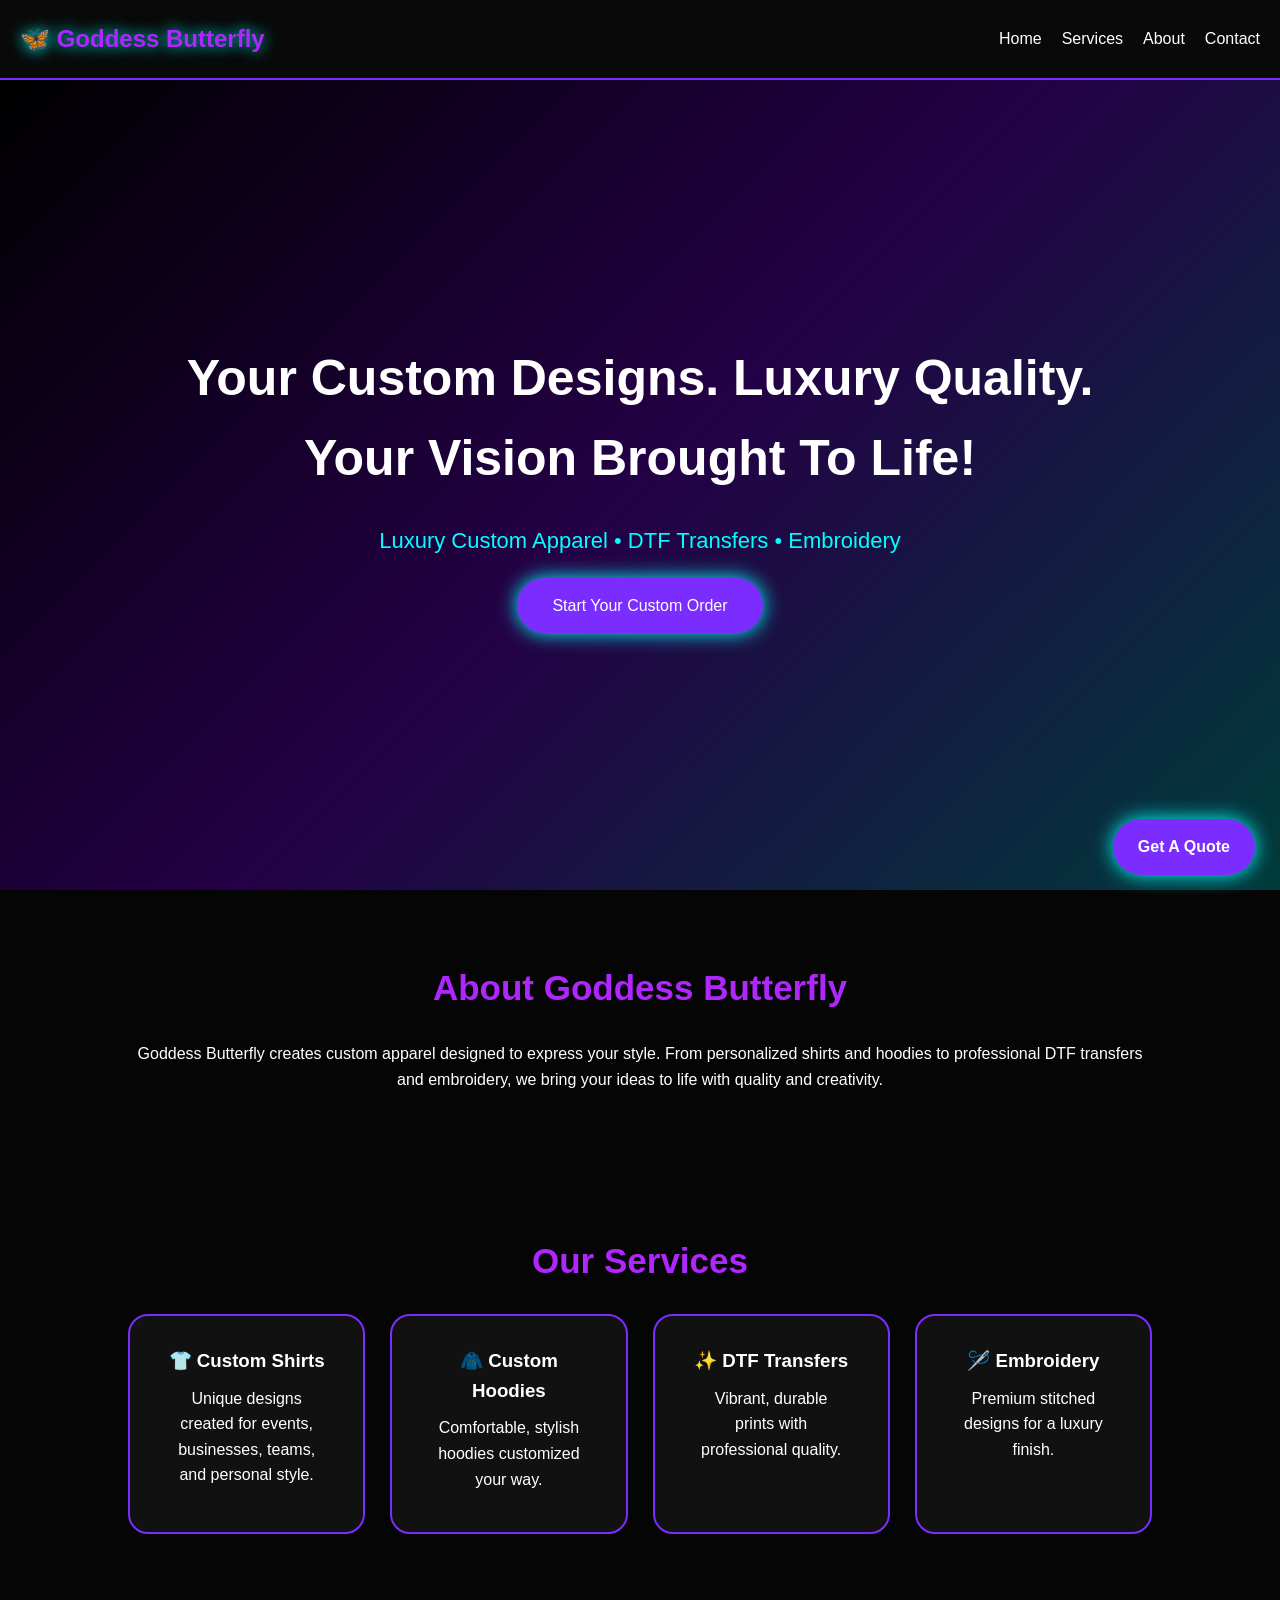
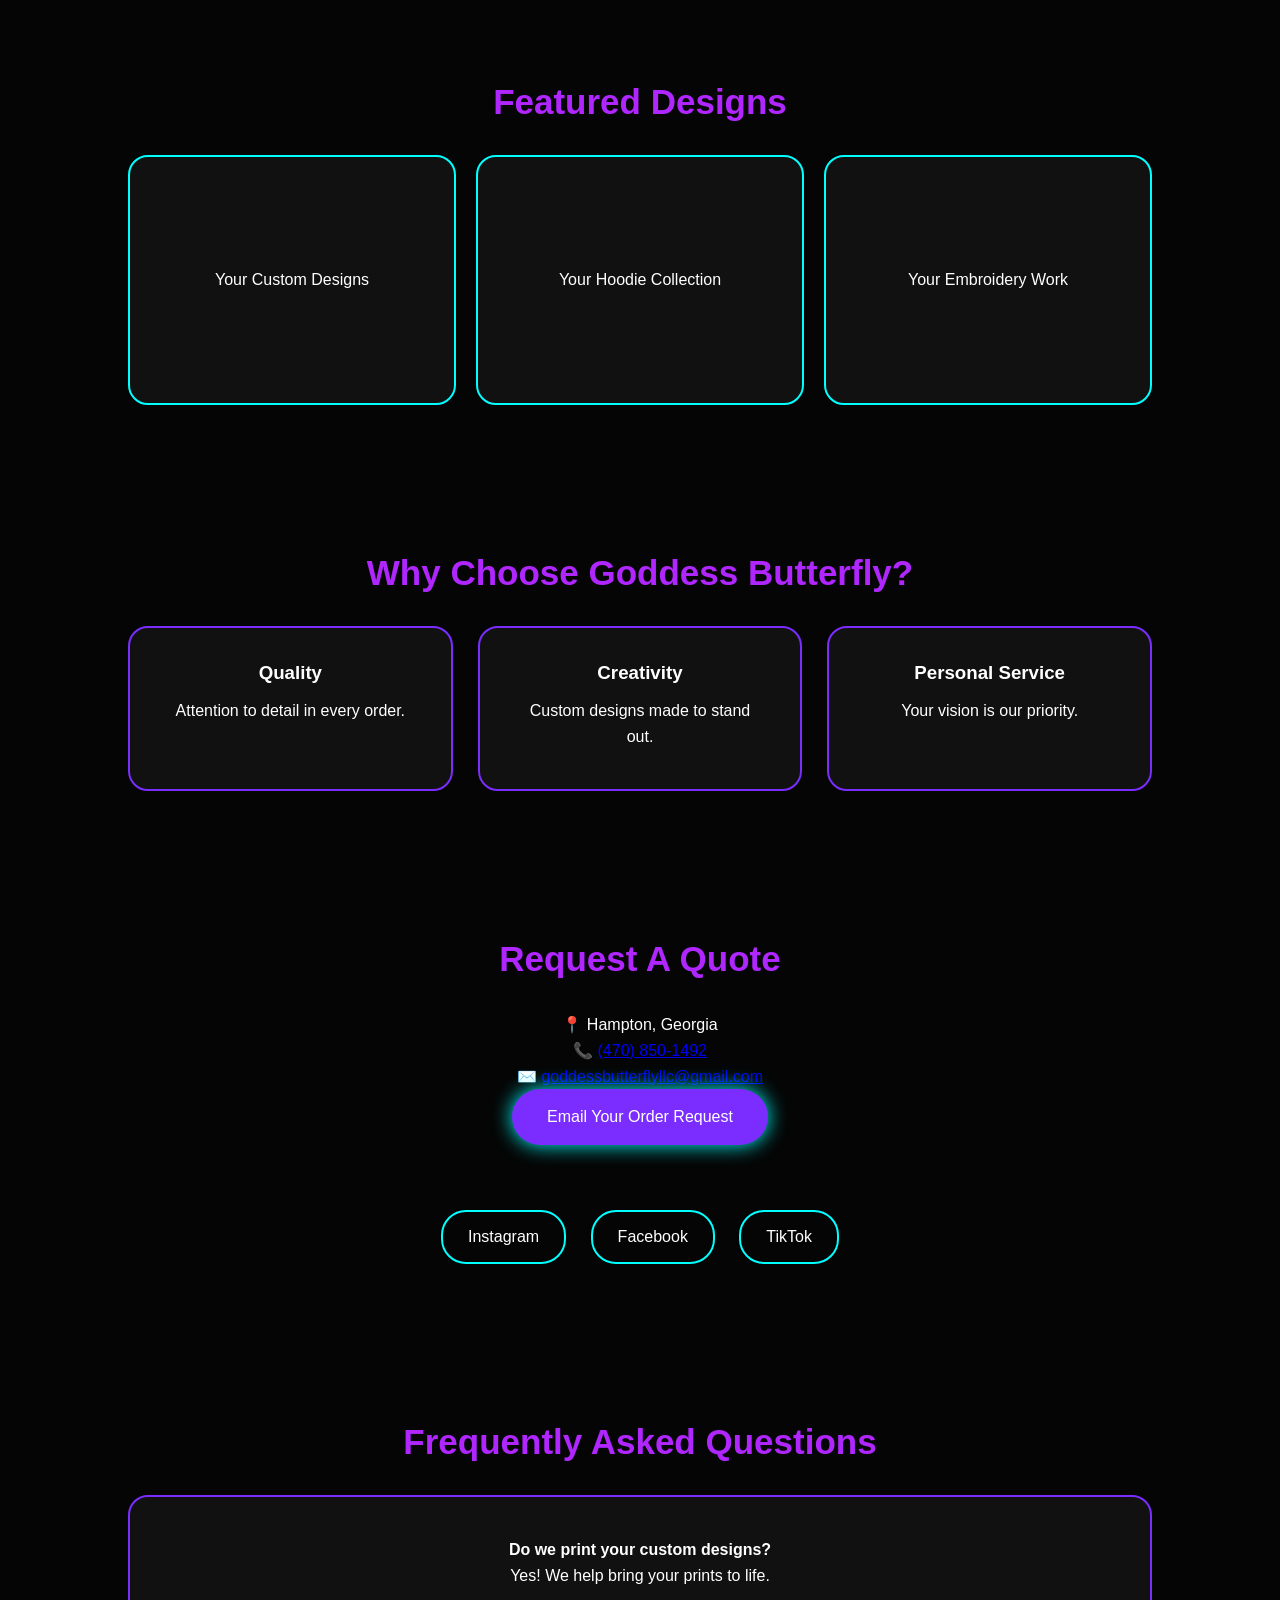
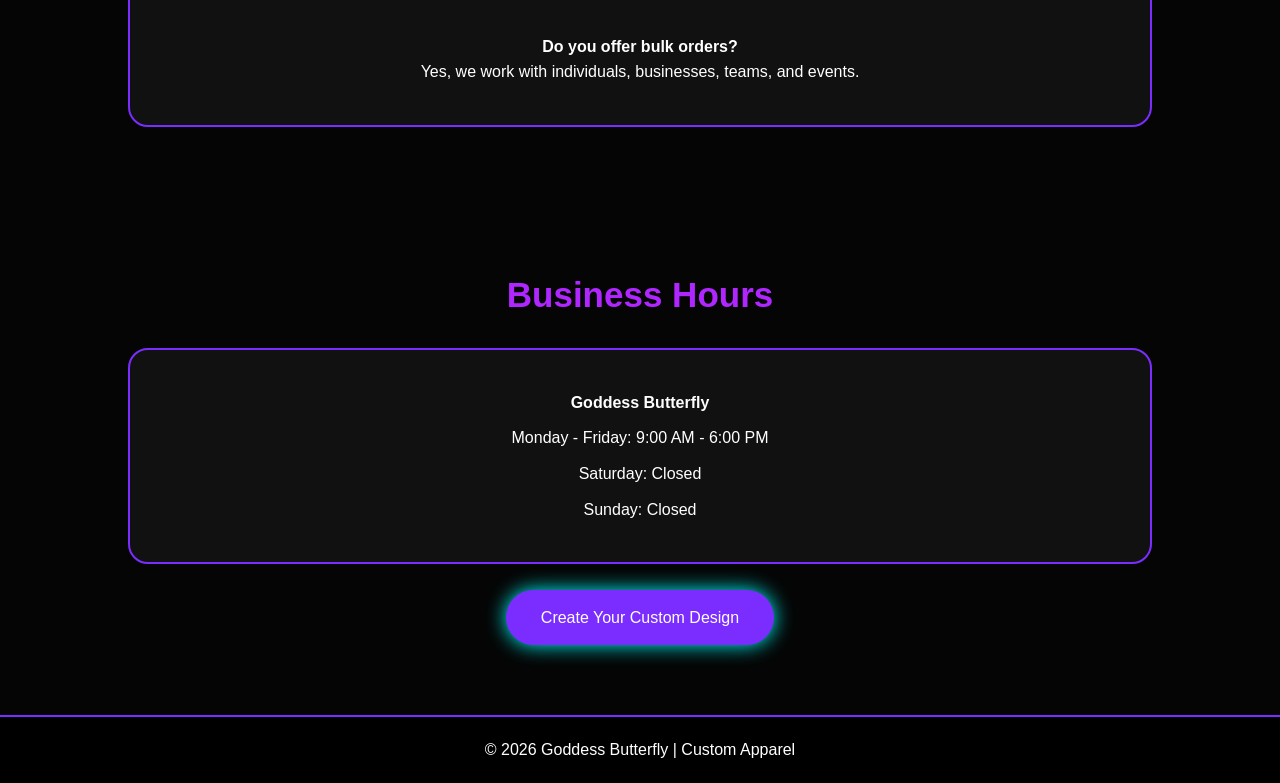
==== index.html @ 7219720a "Update hero section heading for clarity and impact" ====
<!DOCTYPE html>
<html lang="en">

<head>
<meta charset="UTF-8">
<meta name="viewport" content="width=device-width, initial-scale=1.0">

<title>Goddess Butterfly | Custom Apparel</title>
<meta name="description" content="Goddess Butterfly creates custom shirts, hoodies, DTF transfers, and embroidery in Hampton, Georgia.">
<meta name="description" content="Goddess Butterfly offers custom shirts, hoodies, DTF transfers, and embroidery in Hampton, Georgia.">

<meta name="keywords" content="custom shirts Hampton Georgia, custom hoodies, DTF transfers, embroidery, personalized apparel">

<meta name="author" content="Goddess Butterfly">
<meta name="keywords" content="custom shirts, hoodies, DTF transfers, embroidery, Hampton Georgia apparel">
<link rel="stylesheet" href="style.css">

</head>

<body>
<div class="loader">
    <div class="butterfly">🦋</div>
    <h2>Goddess Butterfly</h2>
</div>
<header>

<nav>

<h1 class="logo">🦋 Goddess Butterfly</h1>

<button class="menu-toggle" id="menu-toggle">
☰
</button>

<ul id="nav-links">
<li><a href="#home">Home</a></li>
<li><a href="#services">Services</a></li>
<li><a href="#about">About</a></li>
<li><a href="#contact">Contact</a></li>
</ul>

</nav>

</header>


<section id="home" class="hero">

<div class="hero-content">

<h2>Your Custom Designs. Luxury Quality. Your Vision Brought To Life!</h2>

<p>
Luxury Custom Apparel • DTF Transfers • Embroidery
</p>

<a href="order.html" class="button">
Start Your Custom Order
</a>

</div>

</section>


<section id="about">

<h2>About Goddess Butterfly</h2>

<p>
Goddess Butterfly creates custom apparel designed to express your style.
From personalized shirts and hoodies to professional DTF transfers and embroidery,
we bring your ideas to life with quality and creativity.
</p>

</section>



<section id="services">

<h2>Our Services</h2>


<div class="cards">


<div class="card">
<h3>👕 Custom Shirts</h3>
<p>
Unique designs created for events, businesses, teams, and personal style.
</p>
</div>


<div class="card">
<h3>🧥 Custom Hoodies</h3>
<p>
Comfortable, stylish hoodies customized your way.
</p>
</div>


<div class="card">
<h3>✨ DTF Transfers</h3>
<p>
Vibrant, durable prints with professional quality.
</p>
</div>


<div class="card">
<h3>🪡 Embroidery</h3>
<p>
Premium stitched designs for a luxury finish.
</p>
</div>


</div>

</section>



<section>

<h2>Featured Designs</h2>

<div class="gallery">

<div class="image-box">
Your Custom Designs
</div>

<div class="image-box">
Your Hoodie Collection
</div>

<div class="image-box">
Your Embroidery Work
</div>


</div>

</section>



<section>

<h2>Why Choose Goddess Butterfly?</h2>

<div class="cards">

<div class="card">
<h3>Quality</h3>
<p>Attention to detail in every order.</p>
</div>


<div class="card">
<h3>Creativity</h3>
<p>Custom designs made to stand out.</p>
</div>


<div class="card">
<h3>Personal Service</h3>
<p>Your vision is our priority.</p>
</div>


</div>

</section>



<section id="contact">


<h2>Request A Quote</h2>


<p>
📍 Hampton, Georgia
</p>

<p>
📞 <a href="tel:4708501492">(470) 850-1492</a>
</p>

<p>
✉️ <a href="mailto:goddessbutterflyllc@gmail.com">
goddessbutterflyllc@gmail.com
</a>
</p>


<a class="button" href="mailto:goddessbutterflyllc@gmail.com">
Email Your Order Request
</a>
<br><br>

<div class="social-buttons">

<a href="#" class="social">
Instagram
</a>

<a href="#" class="social">
Facebook
</a>

<a href="#" class="social">
TikTok
</a>

</div>

</section>



<section>

<h2>Frequently Asked Questions</h2>


<div class="card">

<p>
<strong>Do we print your custom designs?</strong><br>
Yes! We help bring your prints to life.
</p>

<br>

<p>
<strong>Do you offer bulk orders?</strong><br>
Yes, we work with individuals, businesses, teams, and events.
</p>

</div>


</section>


<section>

<h2>Business Hours</h2>

<div class="card">

<p>
<strong>Goddess Butterfly</strong>
</p>

<p>
Monday - Friday: 9:00 AM - 6:00 PM
</p>

<p>
Saturday: Closed
</p>

<p>
Sunday: Closed
</p>

</div>

<br>

<a href="order.html" class="button">
Create Your Custom Design
</a>

</section>
<a href="order.html" class="floating-quote">
Get A Quote
</a>

<footer>

<p>
© 2026 Goddess Butterfly | Custom Apparel
</p>

</footer>


<script src="script.js"></script>


</body>

</html>
---- style.css ----
* {
    margin: 0;
    padding: 0;
    box-sizing: border-box;
    font-family: Arial, sans-serif;
}

body {
    background: #050505;
    color: white;
    line-height: 1.6;
}

/* Navigation */

header {
    background: #090909;
    padding: 20px;
    position: sticky;
    top: 0;
    z-index: 1000;
    border-bottom: 2px solid #7b2cff;
}

nav {
    display: flex;
    justify-content: space-between;
    align-items: center;
}

.logo {
    color: #b026ff;
    text-shadow: 0 0 15px #00ffff;
}

nav ul {
    display: flex;
    list-style: none;
    gap: 20px;
}

nav a {
    color: white;
    text-decoration: none;
}

nav a:hover {
    color: #00ffff;
}


/* Hero Section */

.hero {
    height: 90vh;
    display: flex;
    justify-content: center;
    align-items: center;
    text-align: center;

    background:
    linear-gradient(
    135deg,
    #000000,
    #240046,
    #003b3b
    );

    animation: glow 8s infinite alternate;
}


.hero h2 {
    font-size: 50px;
    color: #ffffff;
}

.hero p {
    font-size: 22px;
    color: #00ffff;
    margin: 20px;
}


/* Buttons */

.button {
    display: inline-block;
    padding: 15px 35px;
    background: #7b2cff;
    color: white;
    border-radius: 30px;
    text-decoration: none;
    box-shadow: 0 0 20px #00ffff;
}

.button:hover {
    background: #00ffff;
    color: black;
}


/* Sections */

section {
    padding: 70px 10%;
    text-align: center;
}

section h2 {
    color: #b026ff;
    font-size: 35px;
    margin-bottom: 25px;
}


/* Service Cards */

.cards {
    display: grid;
    grid-template-columns: repeat(auto-fit,minmax(220px,1fr));
    gap: 25px;
}


.card {
    background: #111;
    padding: 30px;
    border-radius: 20px;
    border: 2px solid #7b2cff;
    transition: .4s;
}


.card:hover {
    transform: translateY(-10px);
    box-shadow:
    0 0 25px #00ffff;
}


/* Gallery */

.gallery {
    display: grid;
    grid-template-columns: repeat(auto-fit,minmax(250px,1fr));
    gap: 20px;
}


.image-box {
    height: 250px;
    background: #111;
    border: 2px solid #00ffff;
    display:flex;
    align-items:center;
    justify-content:center;
    border-radius:20px;
}


/* Footer */

footer {
    background:#000;
    padding:20px;
    text-align:center;
    border-top:2px solid #7b2cff;
}


/* Animation */

@keyframes glow {

from {
    filter: brightness(1);
}

to {
    filter: brightness(1.3);
}

}


/* Mobile */

@media(max-width:700px){

nav {
    flex-direction:column;
}

.hero h2 {
    font-size:35px;
}

nav ul {
    margin-top:15px;
}

}
/* Goddess Butterfly Luxury Effects */

.hero-content {
    animation: fadeIn 1.5s ease-in-out;
}


.button {
    animation: pulseGlow 2s infinite;
}


.logo {
    animation: butterflyGlow 3s infinite alternate;
}


.card, .image-box {
    animation: floatUp 1s ease forwards;
}


/* Glowing Logo */

@keyframes butterflyGlow {

from {
    text-shadow: 
    0 0 10px #7b2cff,
    0 0 20px #00ffff;
}

to {
    text-shadow:
    0 0 25px #b026ff,
    0 0 35px #00ffff;
}

}


/* Button Glow */

@keyframes pulseGlow {

0% {
    box-shadow:0 0 10px #7b2cff;
}

50% {
    box-shadow:0 0 30px #00ffff;
}

100% {
    box-shadow:0 0 10px #7b2cff;
}

}


/* Floating Effect */

@keyframes floatUp {

from {
    opacity:0;
    transform:translateY(40px);
}

to {
    opacity:1;
    transform:translateY(0);
}

}


/* Page Fade */

@keyframes fadeIn {

from {
opacity:0;
transform:scale(.95);
}

to {
opacity:1;
transform:scale(1);
}

}
/* Social Media Buttons */

.social-buttons {
    margin-top:30px;
}


.social {
    display:inline-block;
    margin:10px;
    padding:12px 25px;
    border-radius:25px;
    border:2px solid #00ffff;
    color:white;
    text-decoration:none;
    transition:.4s;
}


.social:hover {
    background:#7b2cff;
    box-shadow:0 0 25px #00ffff;
    transform:translateY(-5px);
}
/* Luxury Gallery */

.gallery-card {
    background:#111;
    border:2px solid #7b2cff;
    border-radius:20px;
    overflow:hidden;
    transition:.4s;
}


.gallery-card img {
    width:100%;
    height:250px;
    object-fit:cover;
}


.gallery-card h3 {
    color:#00ffff;
    margin:15px;
}


.gallery-card p {
    padding:0 15px 20px;
}


.gallery-card:hover {
    transform:translateY(-10px);
    box-shadow:
    0 0 25px #b026ff,
    0 0 35px #00ffff;
}
/* Business Hours */

.card p {
    margin:10px;
}


/* Premium Link Styling */

a {
    transition:.3s ease;
}

a:hover {
    text-shadow:0 0 10px #00ffff;
}
/* Floating Quote Button */

.floating-quote {
    position: fixed;
    bottom: 25px;
    right: 25px;
    background: #7b2cff;
    color: white;
    padding: 15px 25px;
    border-radius: 50px;
    text-decoration: none;
    font-weight: bold;
    z-index: 999;
    box-shadow: 0 0 20px #00ffff;
    animation: pulseGlow 2s infinite;
}


.floating-quote:hover {
    background:#00ffff;
    color:black;
    }
/* Mobile Menu */

.menu-toggle {
    display:none;
    background:#7b2cff;
    color:white;
    border:none;
    padding:10px 15px;
    border-radius:10px;
    font-size:25px;
}


@media(max-width:700px){

.menu-toggle {
    display:block;
}


nav ul {
    display:none;
    flex-direction:column;
    width:100%;
    text-align:center;
    background:#111;
    padding:20px;
}


nav ul.active {
    display:flex;
}


nav {
    flex-direction:column;
    gap:20px;
}

}
/* Luxury Loading Screen */

.loader {
    position:fixed;
    top:0;
    left:0;
    width:100%;
    height:100%;
    background:#050505;
    display:flex;
    flex-direction:column;
    justify-content:center;
    align-items:center;
    z-index:9999;
    animation:hideLoader 3s forwards;
}


.butterfly {
    font-size:70px;
    animation:fly 1.5s infinite alternate;
}


.loader h2 {
    color:#00ffff;
    text-shadow:0 0 20px #7b2cff;
}


@keyframes fly {

from {
transform:translateY(0);
}

to {
transform:translateY(-20px);
}

}


@keyframes hideLoader {

0%,80% {
opacity:1;
visibility:visible;
}

100% {
opacity:0;
visibility:hidden;
}

}
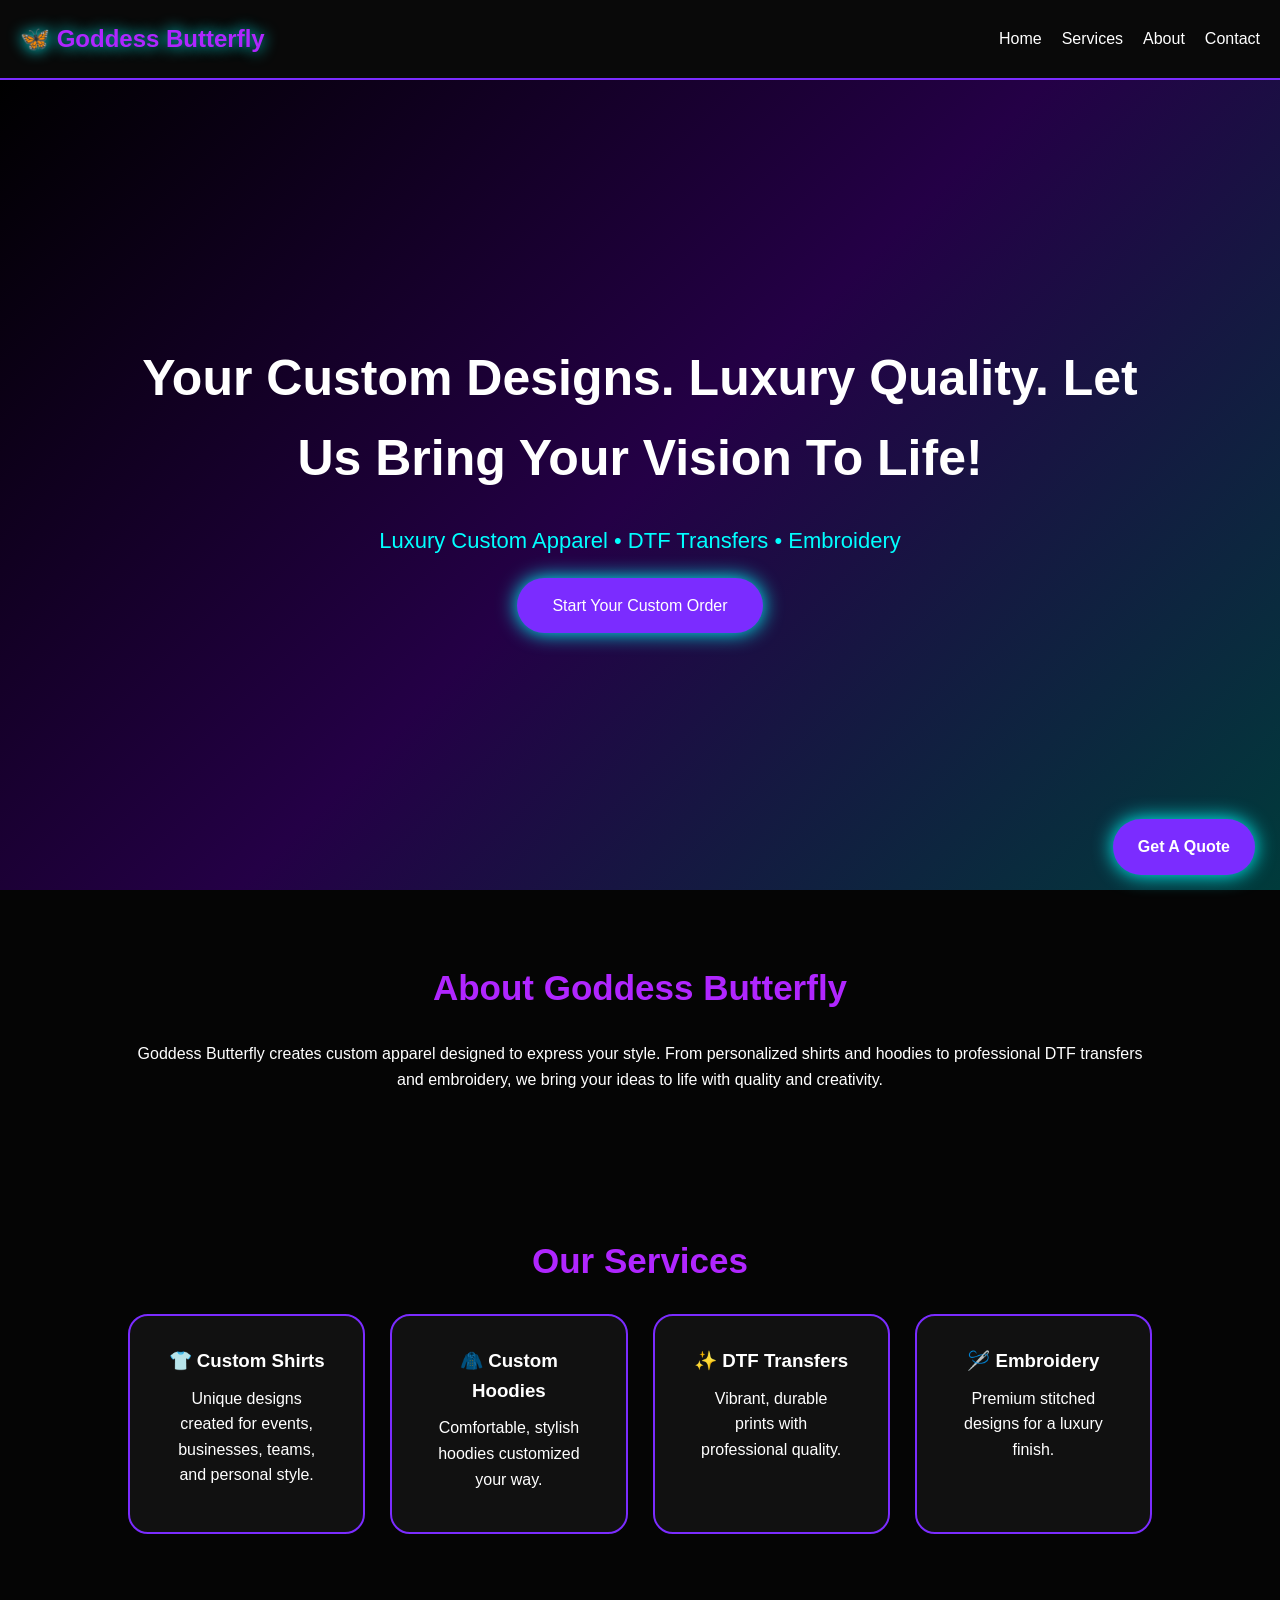
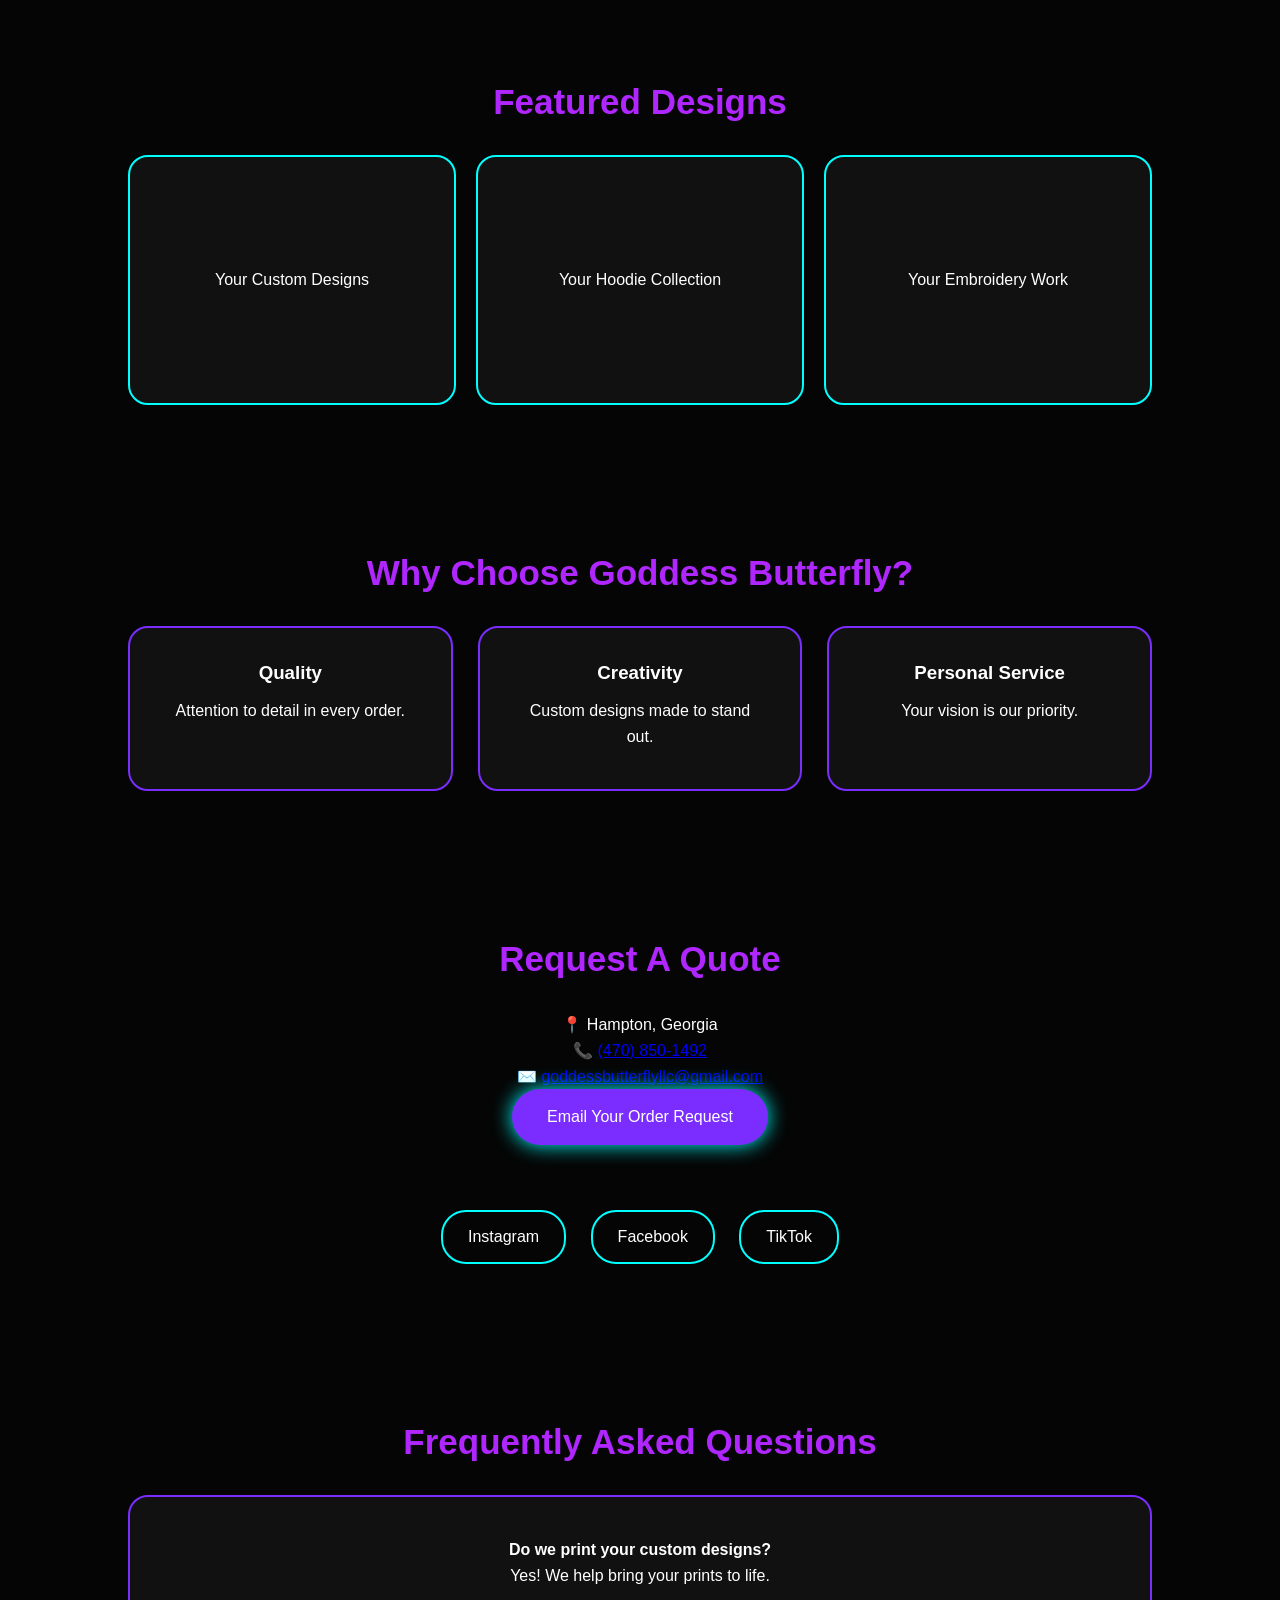
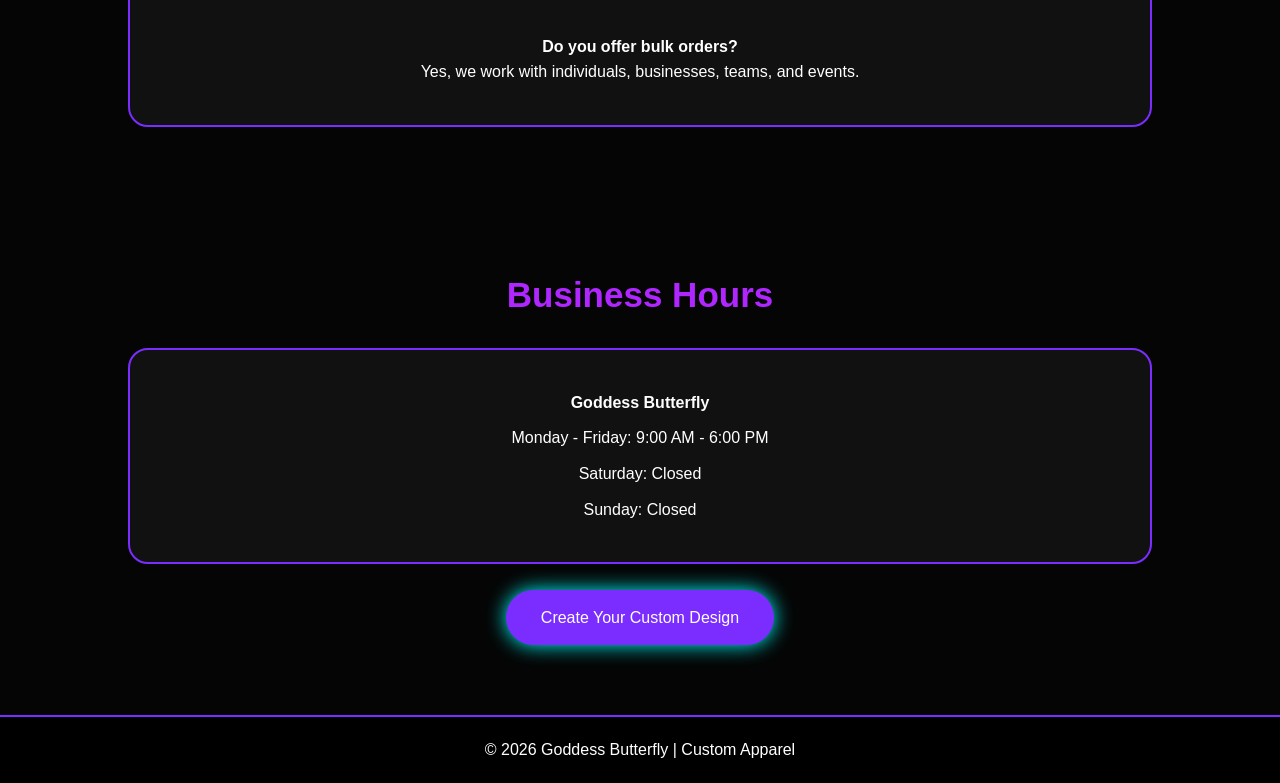
==== commit a19b3199: "Update hero section heading for clarity" ====
--- a/index.html
+++ b/index.html
@@ -48,7 +48,7 @@
 
 <div class="hero-content">
 
-<h2>Your Custom Designs. Luxury Quality. Your Vision Brought To Life!</h2>
+<h2>Your Custom Designs. Luxury Quality. Let Us Bring Your Vision To Life!</h2>
 
 <p>
 Luxury Custom Apparel • DTF Transfers • Embroidery
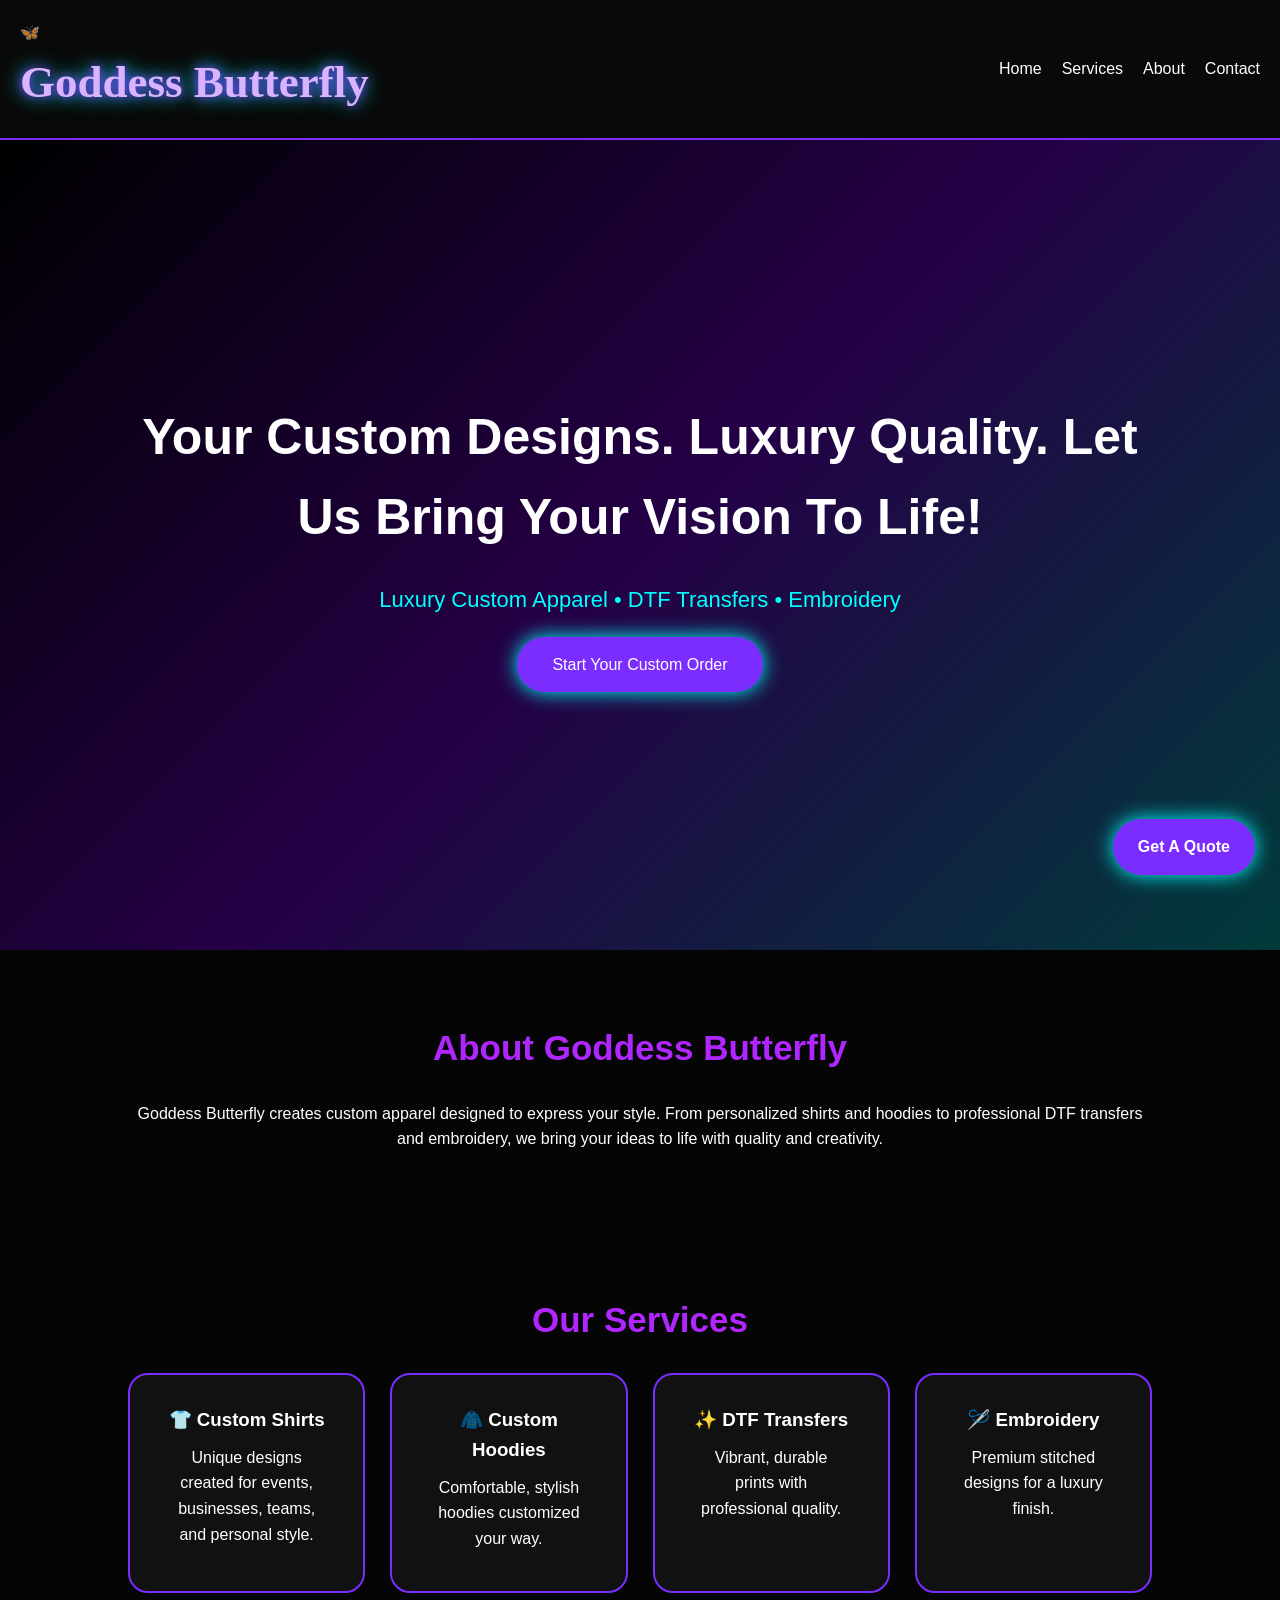
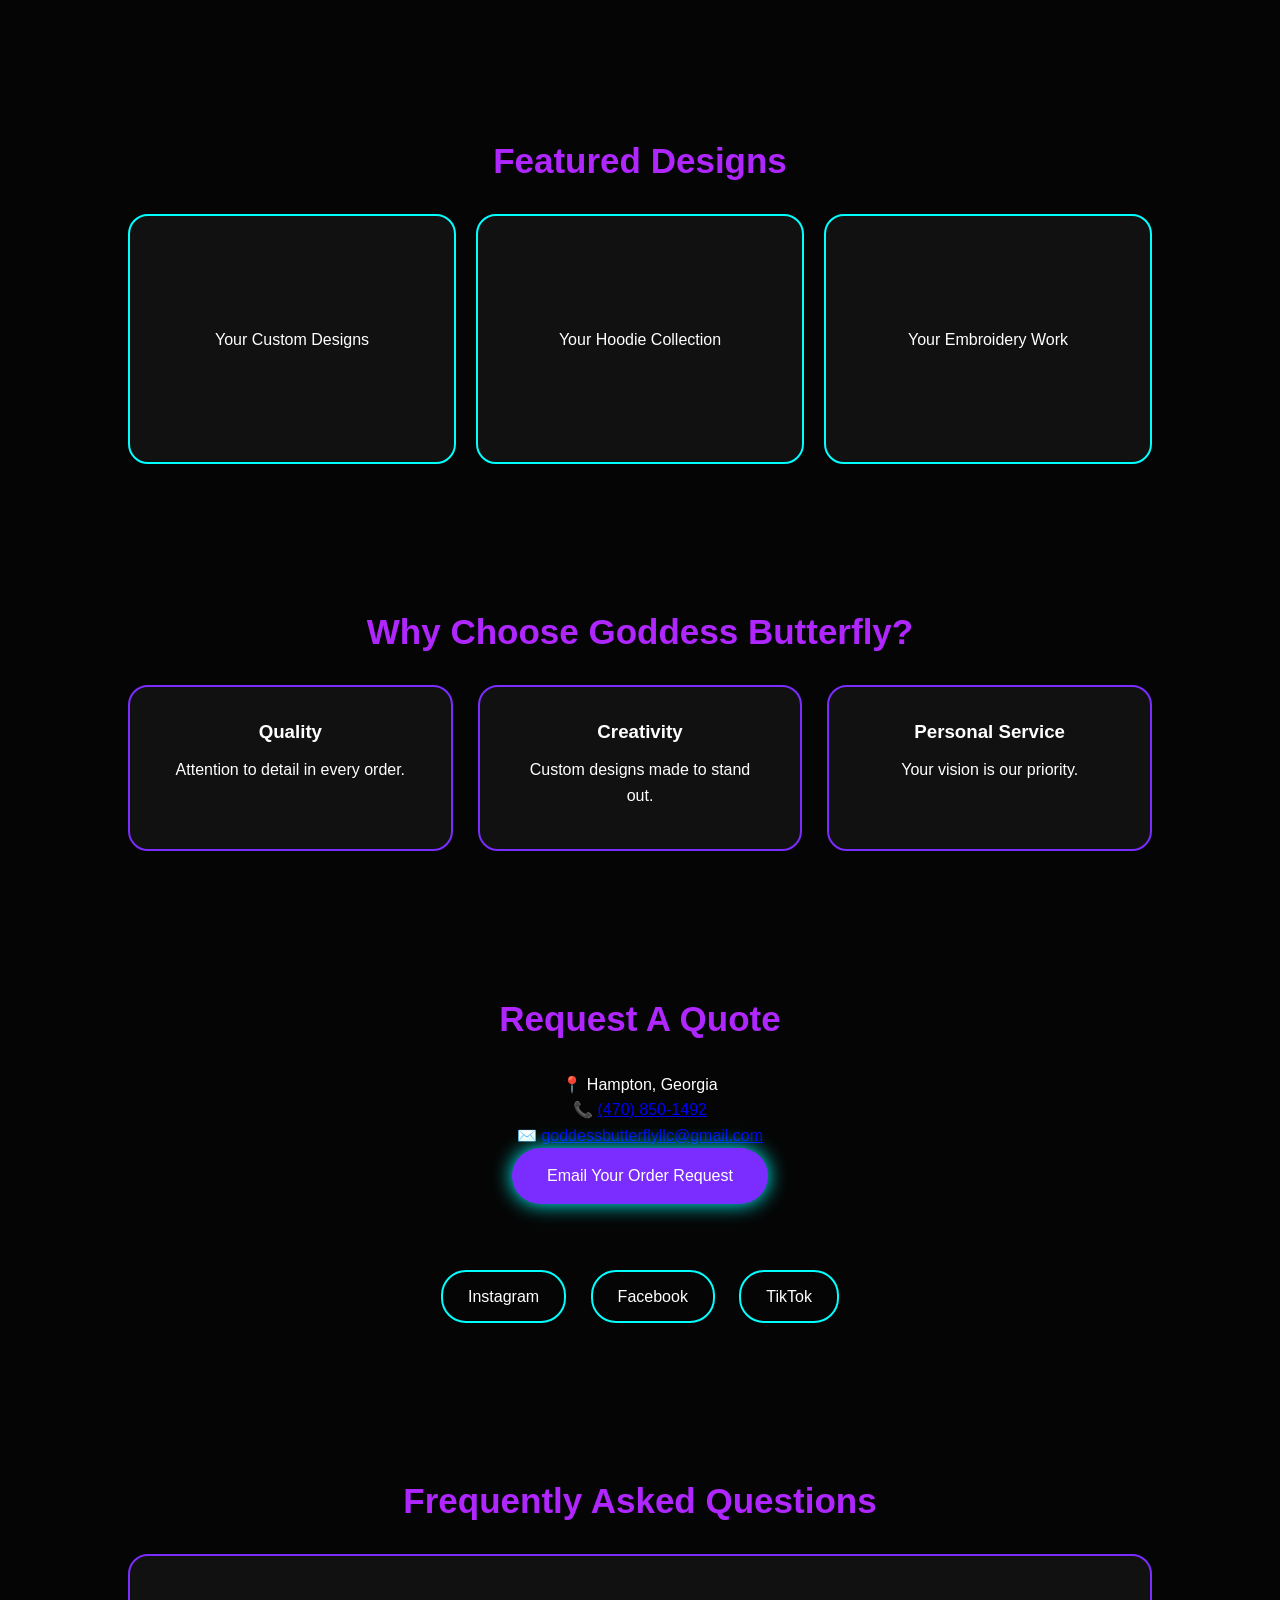
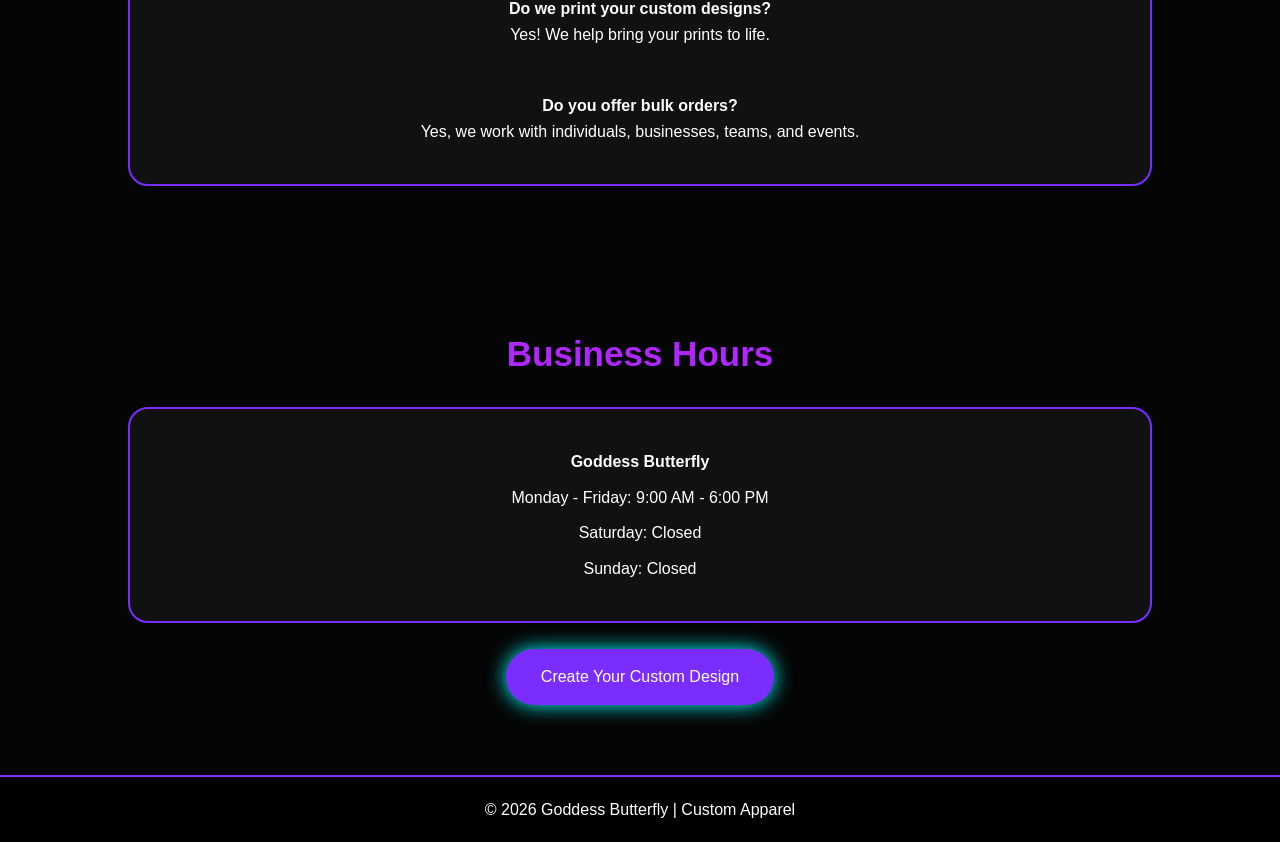
==== commit 92ed1c98: "Refactor logo section with brand logo div" ====
--- a/index.html
+++ b/index.html
@@ -13,6 +13,7 @@
 
 <meta name="author" content="Goddess Butterfly">
 <meta name="keywords" content="custom shirts, hoodies, DTF transfers, embroidery, Hampton Georgia apparel">
+<link href="https://fonts.googleapis.com/css2?family=Great+Vibes&display=swap" rel="stylesheet">
 <link rel="stylesheet" href="style.css">
 
 </head>
@@ -26,7 +27,15 @@
 
 <nav>
 
-<h1 class="logo">🦋 Goddess Butterfly</h1>
+<div class="brand-logo">
+
+<span class="butterfly-icon">🦋</span>
+
+<h1 class="logo">
+Goddess Butterfly
+</h1>
+
+</div>
 
 <button class="menu-toggle" id="menu-toggle">
 ☰
--- a/style.css
+++ b/style.css
@@ -29,8 +29,13 @@
 }
 
 .logo {
-    color: #b026ff;
-    text-shadow: 0 0 15px #00ffff;
+    font-family: 'Great Vibes', cursive;
+    font-size: 45px;
+    color: #d8b4ff;
+    text-shadow:
+    0 0 10px #7b2cff,
+    0 0 20px #00ffff;
+    animation: butterflyGlow 3s infinite alternate;
 }
 
 nav ul {
@@ -487,3 +492,25 @@
 }
 
 }
+/* Lavender Butterfly Background */
+
+body {
+    position: relative;
+    overflow-x: hidden;
+}
+
+body::before {
+    content: "🦋   🦋   🦋   🦋";
+    position: fixed;
+    top: 10%;
+    left: 5%;
+    width: 90%;
+    height: 90%;
+    font-size: 80px;
+    letter-spacing: 100px;
+    line-height: 250px;
+    color: #d8b4ff;
+    opacity: 0.08;
+    z-index: -1;
+    pointer-events: none;
+}
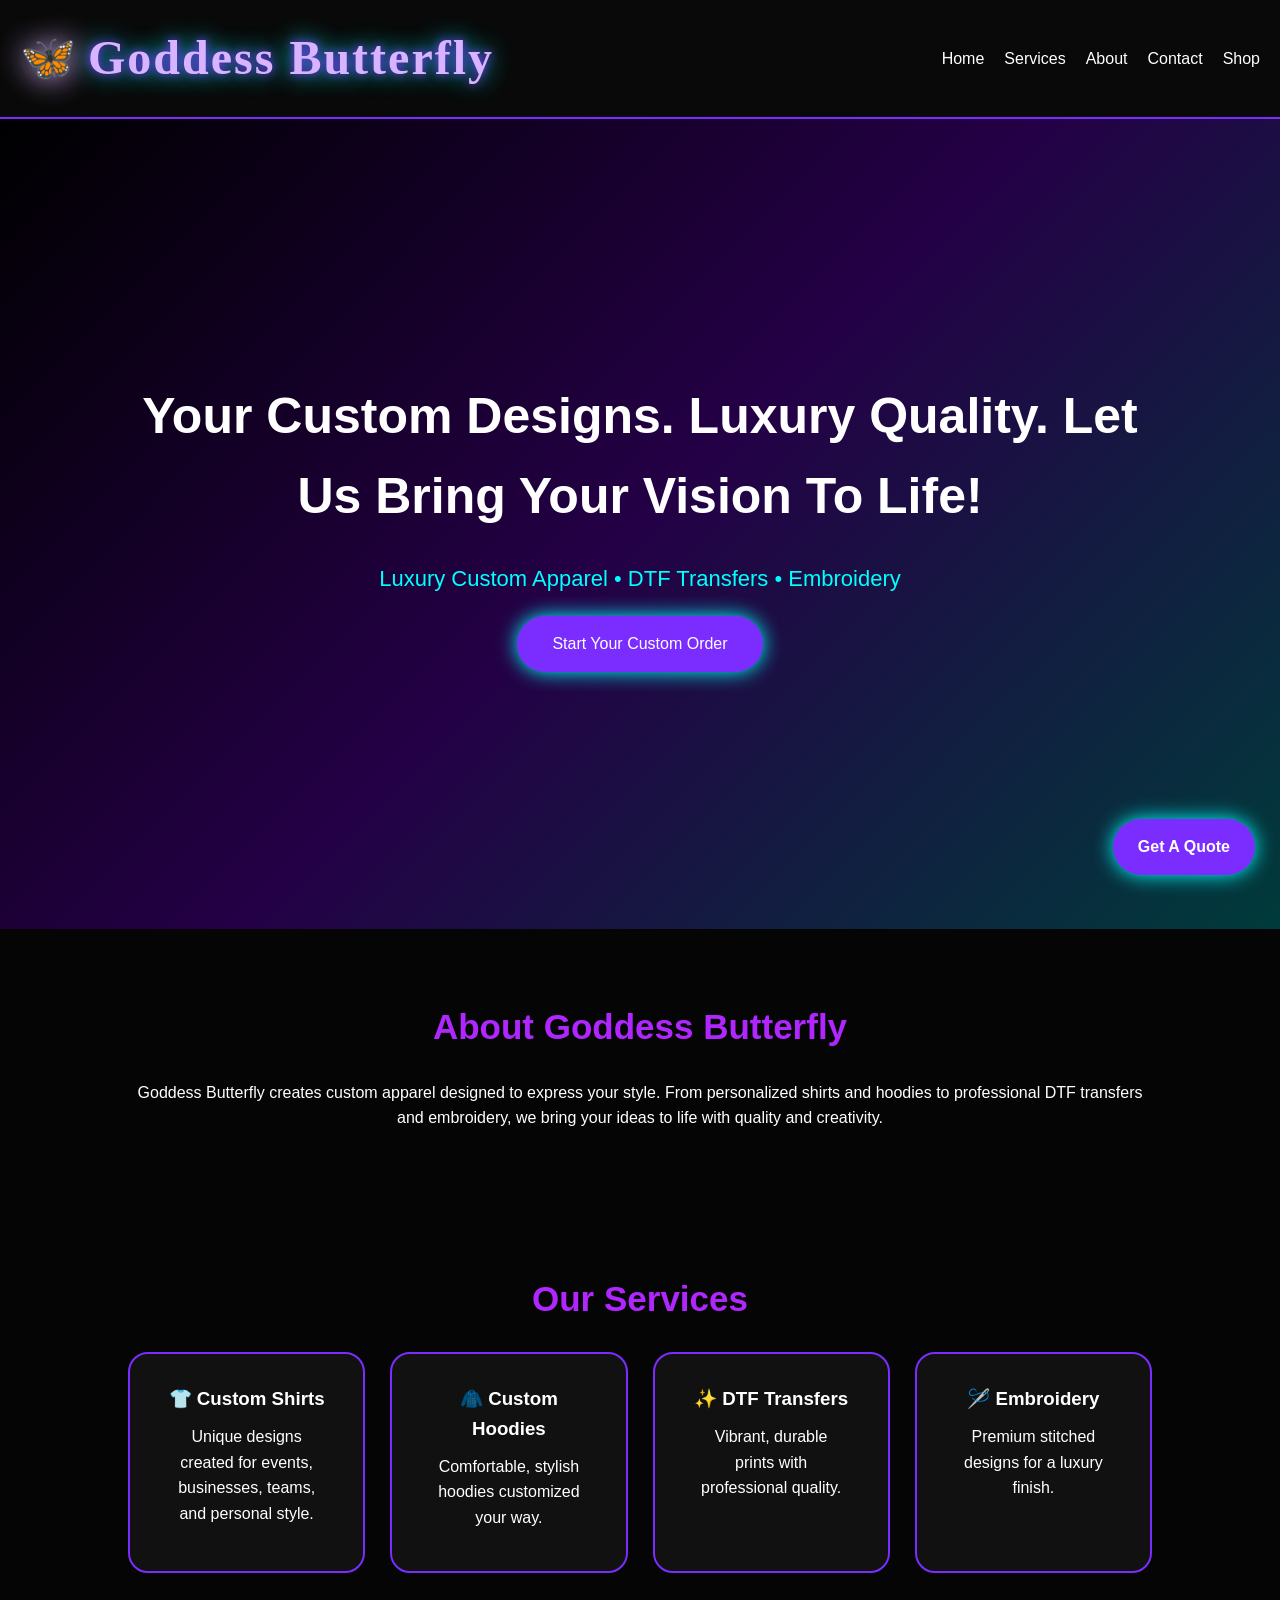
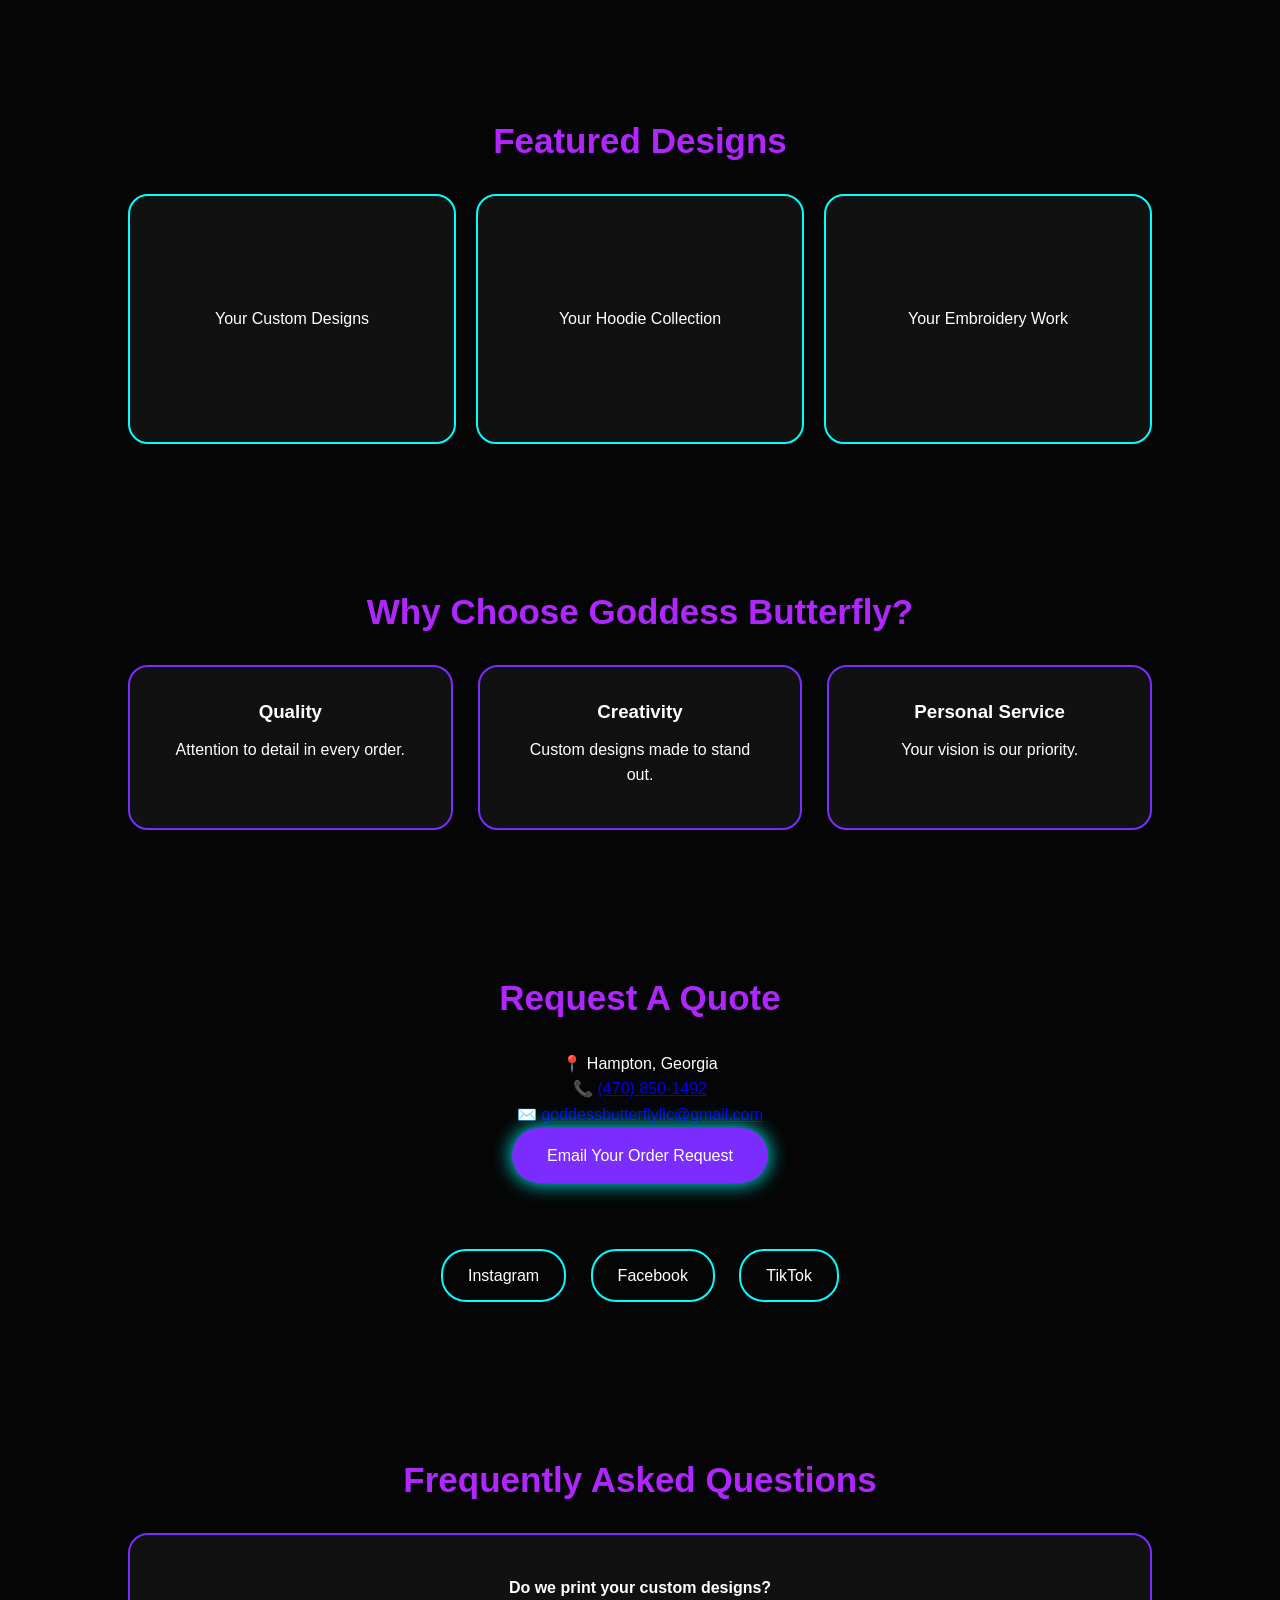
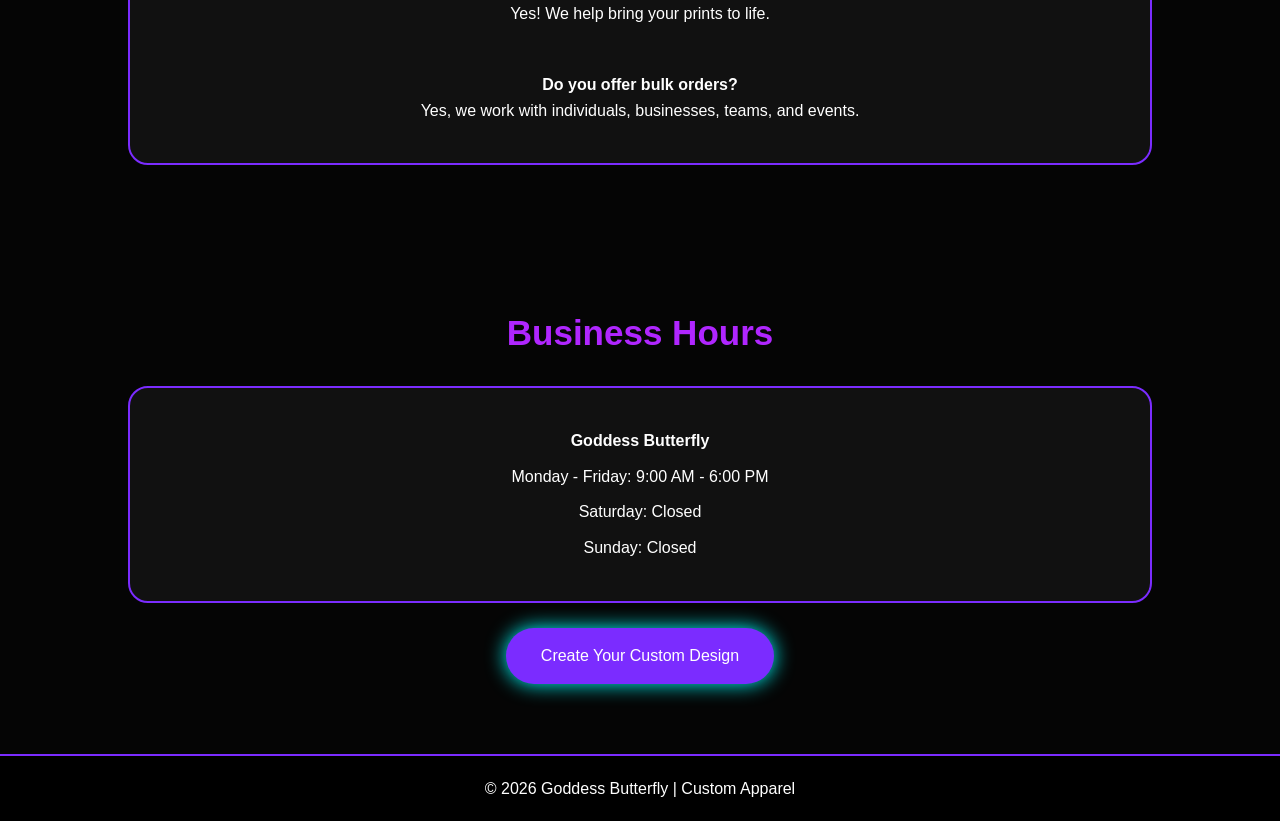
==== commit a69e7921: "Add Shop link to navigation menu" ====
--- a/index.html
+++ b/index.html
@@ -46,6 +46,7 @@
 <li><a href="#services">Services</a></li>
 <li><a href="#about">About</a></li>
 <li><a href="#contact">Contact</a></li>
+<li><a href="shop.html">Shop</a></li>
 </ul>
 
 </nav>
--- a/style.css
+++ b/style.css
@@ -514,3 +514,44 @@
     z-index: -1;
     pointer-events: none;
 }
+/* Luxury Brand Header */
+
+.brand-logo {
+    display:flex;
+    align-items:center;
+    gap:12px;
+}
+
+
+.butterfly-icon {
+    font-size:45px;
+    filter:drop-shadow(0 0 15px #d8b4ff);
+    animation:fly 2s infinite alternate;
+}
+
+
+.logo {
+    font-family:'Great Vibes', cursive;
+    font-size:48px;
+    color:#d8b4ff;
+    letter-spacing:2px;
+
+    text-shadow:
+    0 0 10px #7b2cff,
+    0 0 25px #00ffff;
+}
+
+
+/* Mobile Logo */
+
+@media(max-width:700px){
+
+.brand-logo {
+    flex-direction:column;
+}
+
+.logo {
+    font-size:38px;
+}
+
+}
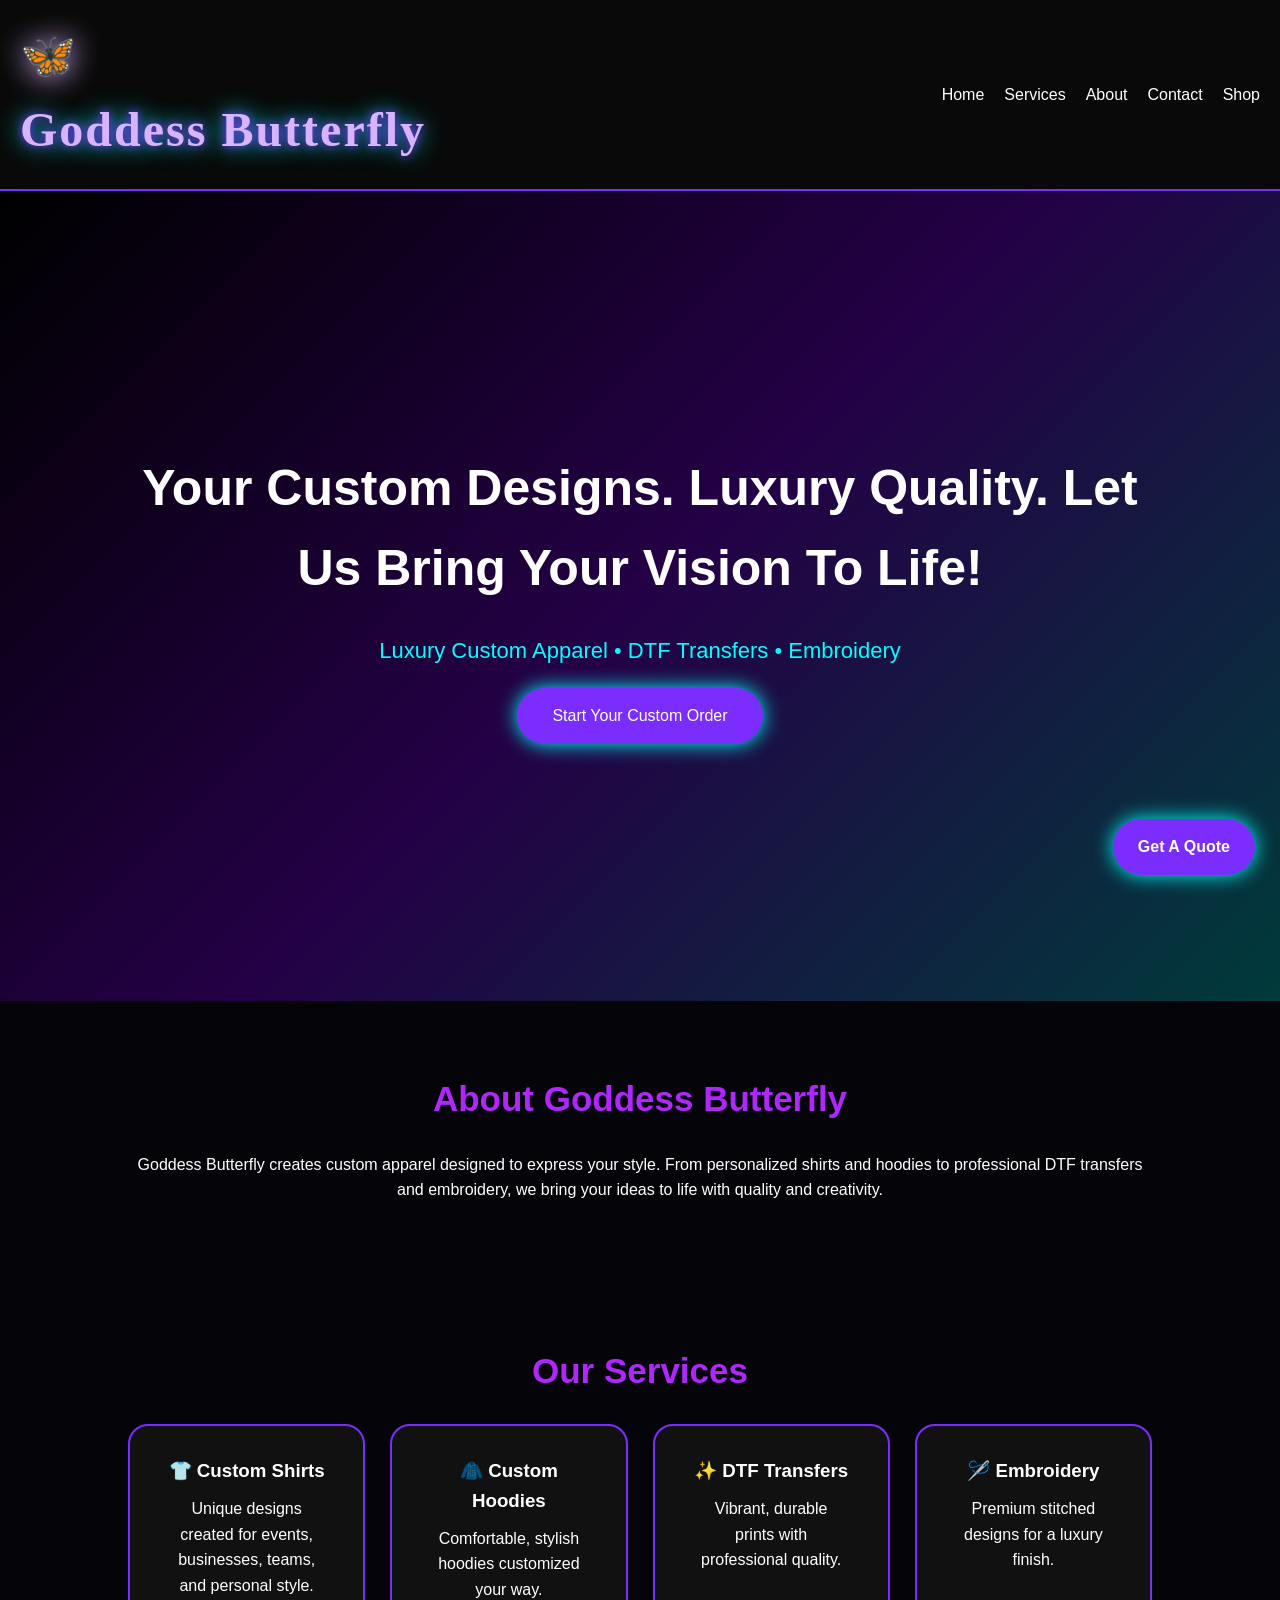
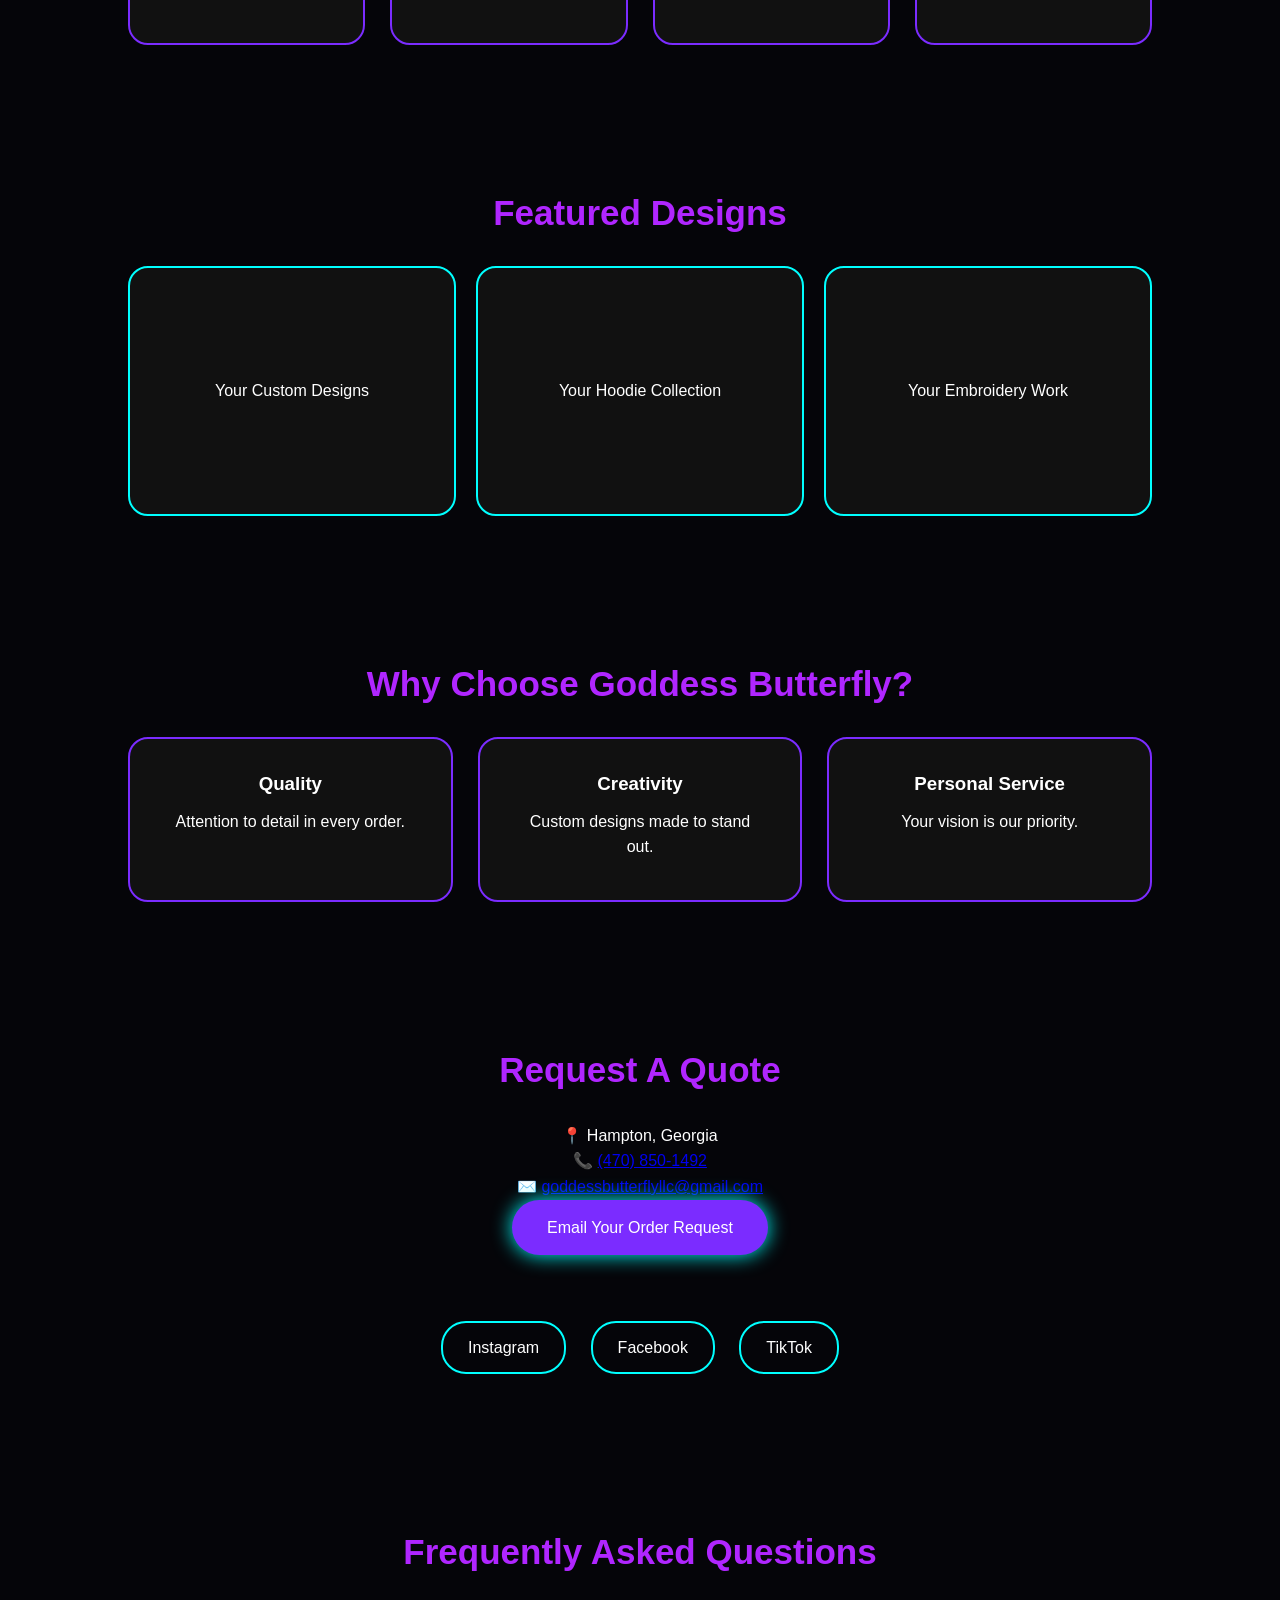
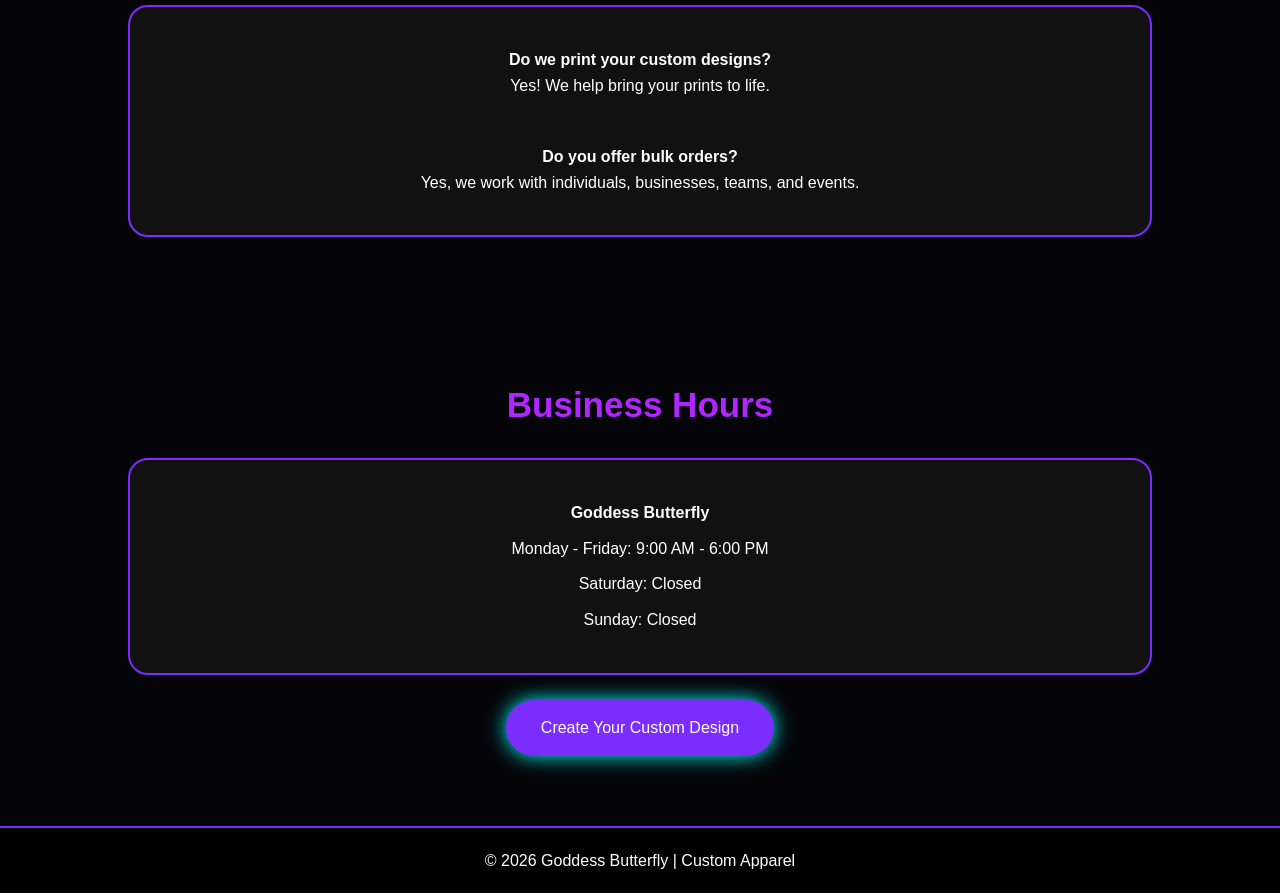
==== commit 3e33fa0a: "Add animated butterflies to index.html" ====
--- a/index.html
+++ b/index.html
@@ -19,6 +19,19 @@
 </head>
 
 <body>
+    <div class="animated-butterflies">
+
+    <div class="flying-butterfly">🦋</div>
+
+    <div class="flying-butterfly">🦋</div>
+
+    <div class="flying-butterfly">🦋</div>
+
+    <div class="flying-butterfly">🦋</div>
+
+    <div class="flying-butterfly">🦋</div>
+
+</div>
 <div class="loader">
     <div class="butterfly">🦋</div>
     <h2>Goddess Butterfly</h2>
--- a/style.css
+++ b/style.css
@@ -492,27 +492,7 @@
 }
 
 }
-/* Lavender Butterfly Background */
-
-body {
-    position: relative;
-    overflow-x: hidden;
-}
-
-body::before {
-    content: "🦋   🦋   🦋   🦋";
-    position: fixed;
-    top: 10%;
-    left: 5%;
-    width: 90%;
-    height: 90%;
-    font-size: 80px;
-    letter-spacing: 100px;
-    line-height: 250px;
-    color: #d8b4ff;
-    opacity: 0.08;
-    z-index: -1;
-    pointer-events: none;
+
 }
 /* Luxury Brand Header */
 
@@ -555,3 +535,166 @@
 }
 
 }
+/* Shop Pricing */
+
+.price {
+    color:#d8b4ff;
+    font-size:22px;
+    font-weight:bold;
+    margin:15px;
+    text-shadow:0 0 10px #7b2cff;
+}
+/* =========================================
+   GODDESS BUTTERFLY SPARKLE BACKGROUND
+   ========================================= */
+
+body {
+    position: relative;
+    overflow-x: hidden;
+
+    /* Generated Goddess Butterfly artwork */
+    background-image: url("butterfly-background.png");
+    background-size: cover;
+    background-position: center;
+    background-attachment: fixed;
+    background-repeat: no-repeat;
+
+    background-color: #050509;
+}
+
+
+/* Dark overlay keeps text easy to read */
+
+body::after {
+    content: "";
+    position: fixed;
+    inset: 0;
+
+    background: rgba(0, 0, 0, 0.30);
+
+    z-index: -2;
+    pointer-events: none;
+}
+
+
+/* Animated butterflies */
+
+.animated-butterflies {
+    position: fixed;
+    inset: 0;
+
+    overflow: hidden;
+
+    pointer-events: none;
+
+    z-index: -1;
+}
+
+
+/* Individual butterflies */
+
+.flying-butterfly {
+    position: absolute;
+
+    font-size: 35px;
+
+    opacity: 0.65;
+
+    filter:
+        drop-shadow(0 0 8px #7b2cff)
+        drop-shadow(0 0 15px #00ffff);
+
+    animation:
+        butterflyFloat 12s linear infinite,
+        butterflySparkle 2s ease-in-out infinite alternate;
+}
+
+
+/* Different positions and speeds */
+
+.flying-butterfly:nth-child(1) {
+    left: 5%;
+    top: 80%;
+    animation-duration: 14s;
+}
+
+.flying-butterfly:nth-child(2) {
+    left: 25%;
+    top: 90%;
+    animation-duration: 18s;
+    animation-delay: 2s;
+}
+
+.flying-butterfly:nth-child(3) {
+    left: 50%;
+    top: 75%;
+    animation-duration: 16s;
+    animation-delay: 4s;
+}
+
+.flying-butterfly:nth-child(4) {
+    left: 75%;
+    top: 95%;
+    animation-duration: 20s;
+    animation-delay: 1s;
+}
+
+.flying-butterfly:nth-child(5) {
+    left: 90%;
+    top: 70%;
+    animation-duration: 15s;
+    animation-delay: 5s;
+}
+
+
+/* Butterfly movement */
+
+@keyframes butterflyFloat {
+
+    0% {
+        transform:
+            translate(0, 100px)
+            rotate(-10deg)
+            scale(0.7);
+
+        opacity: 0;
+    }
+
+    10% {
+        opacity: 0.7;
+    }
+
+    50% {
+        transform:
+            translate(-80px, -400px)
+            rotate(10deg)
+            scale(1);
+    }
+
+    100% {
+        transform:
+            translate(100px, -1000px)
+            rotate(-15deg)
+            scale(0.8);
+
+        opacity: 0;
+    }
+}
+
+
+/* Sparkle effect */
+
+@keyframes butterflySparkle {
+
+    from {
+        filter:
+            drop-shadow(0 0 5px #7b2cff)
+            drop-shadow(0 0 10px #00ffff);
+    }
+
+    to {
+        filter:
+            drop-shadow(0 0 15px #b026ff)
+            drop-shadow(0 0 30px #00ffff);
+    }
+}
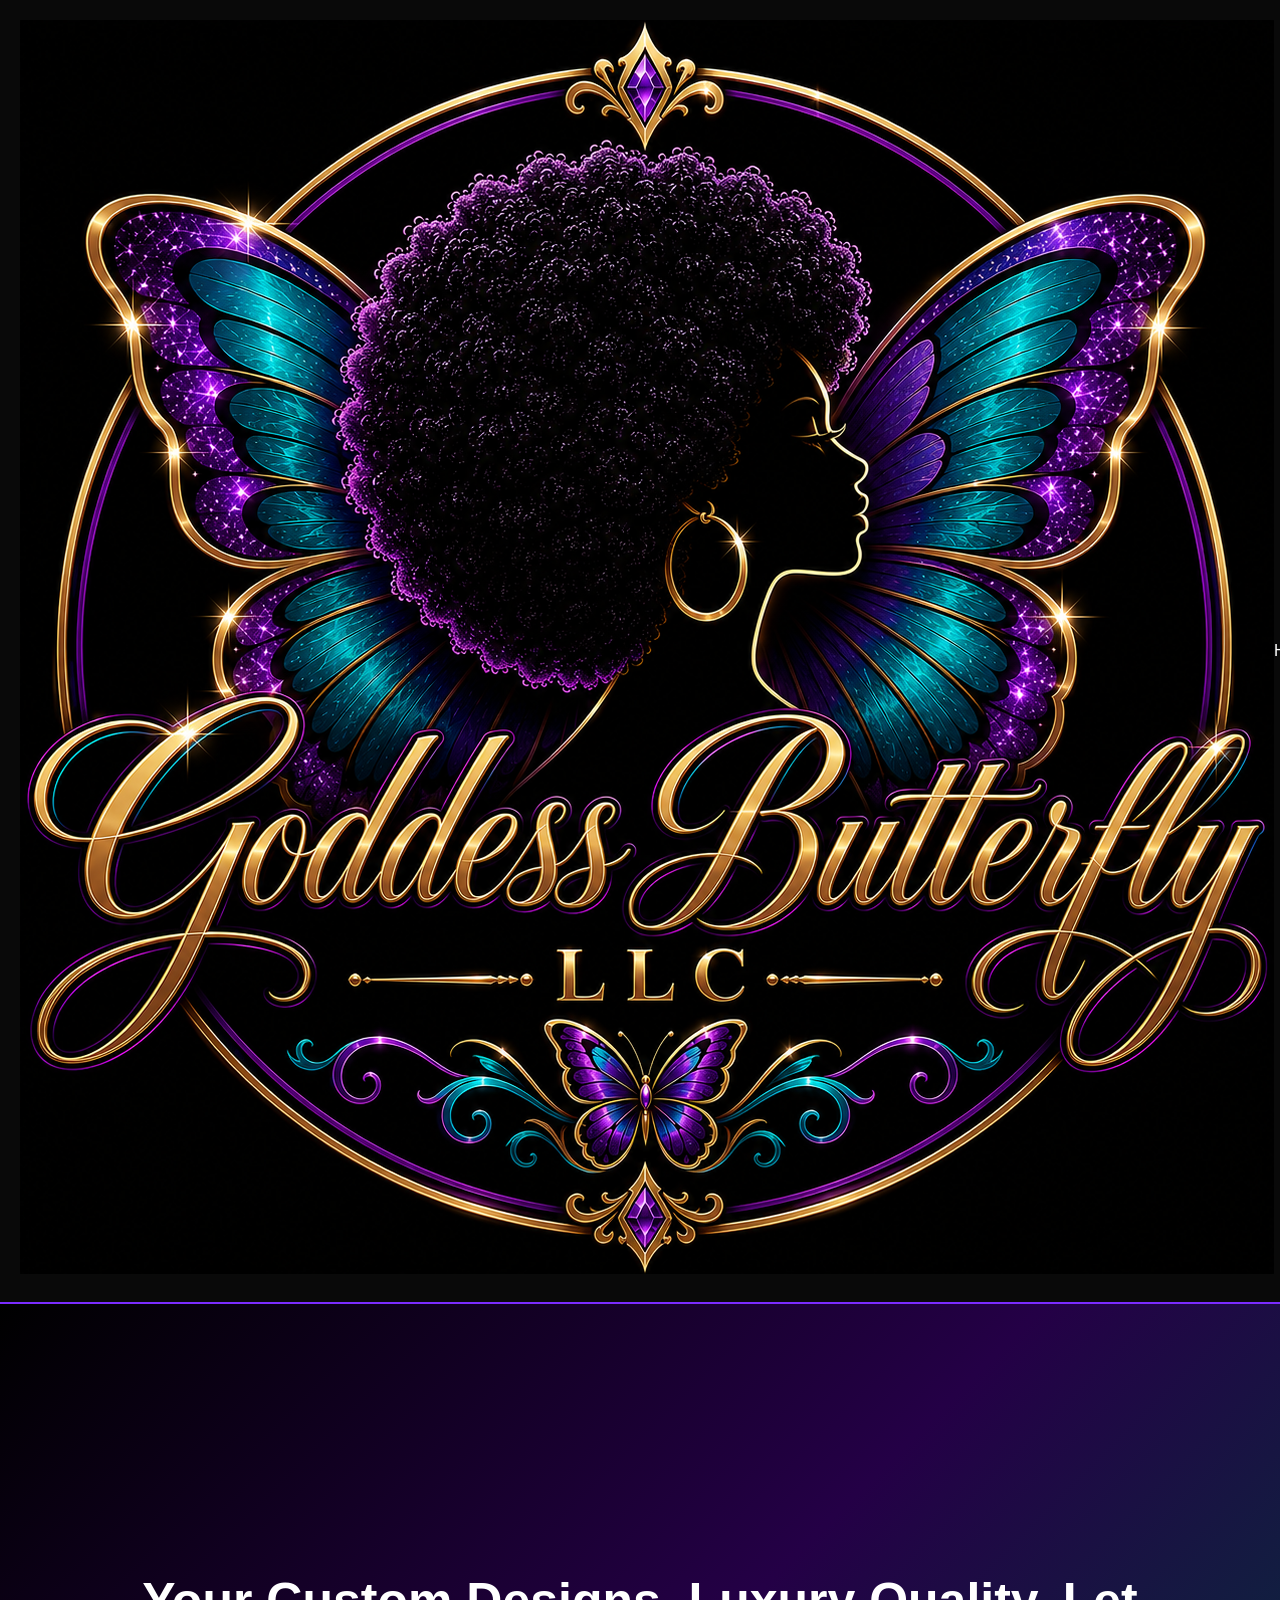
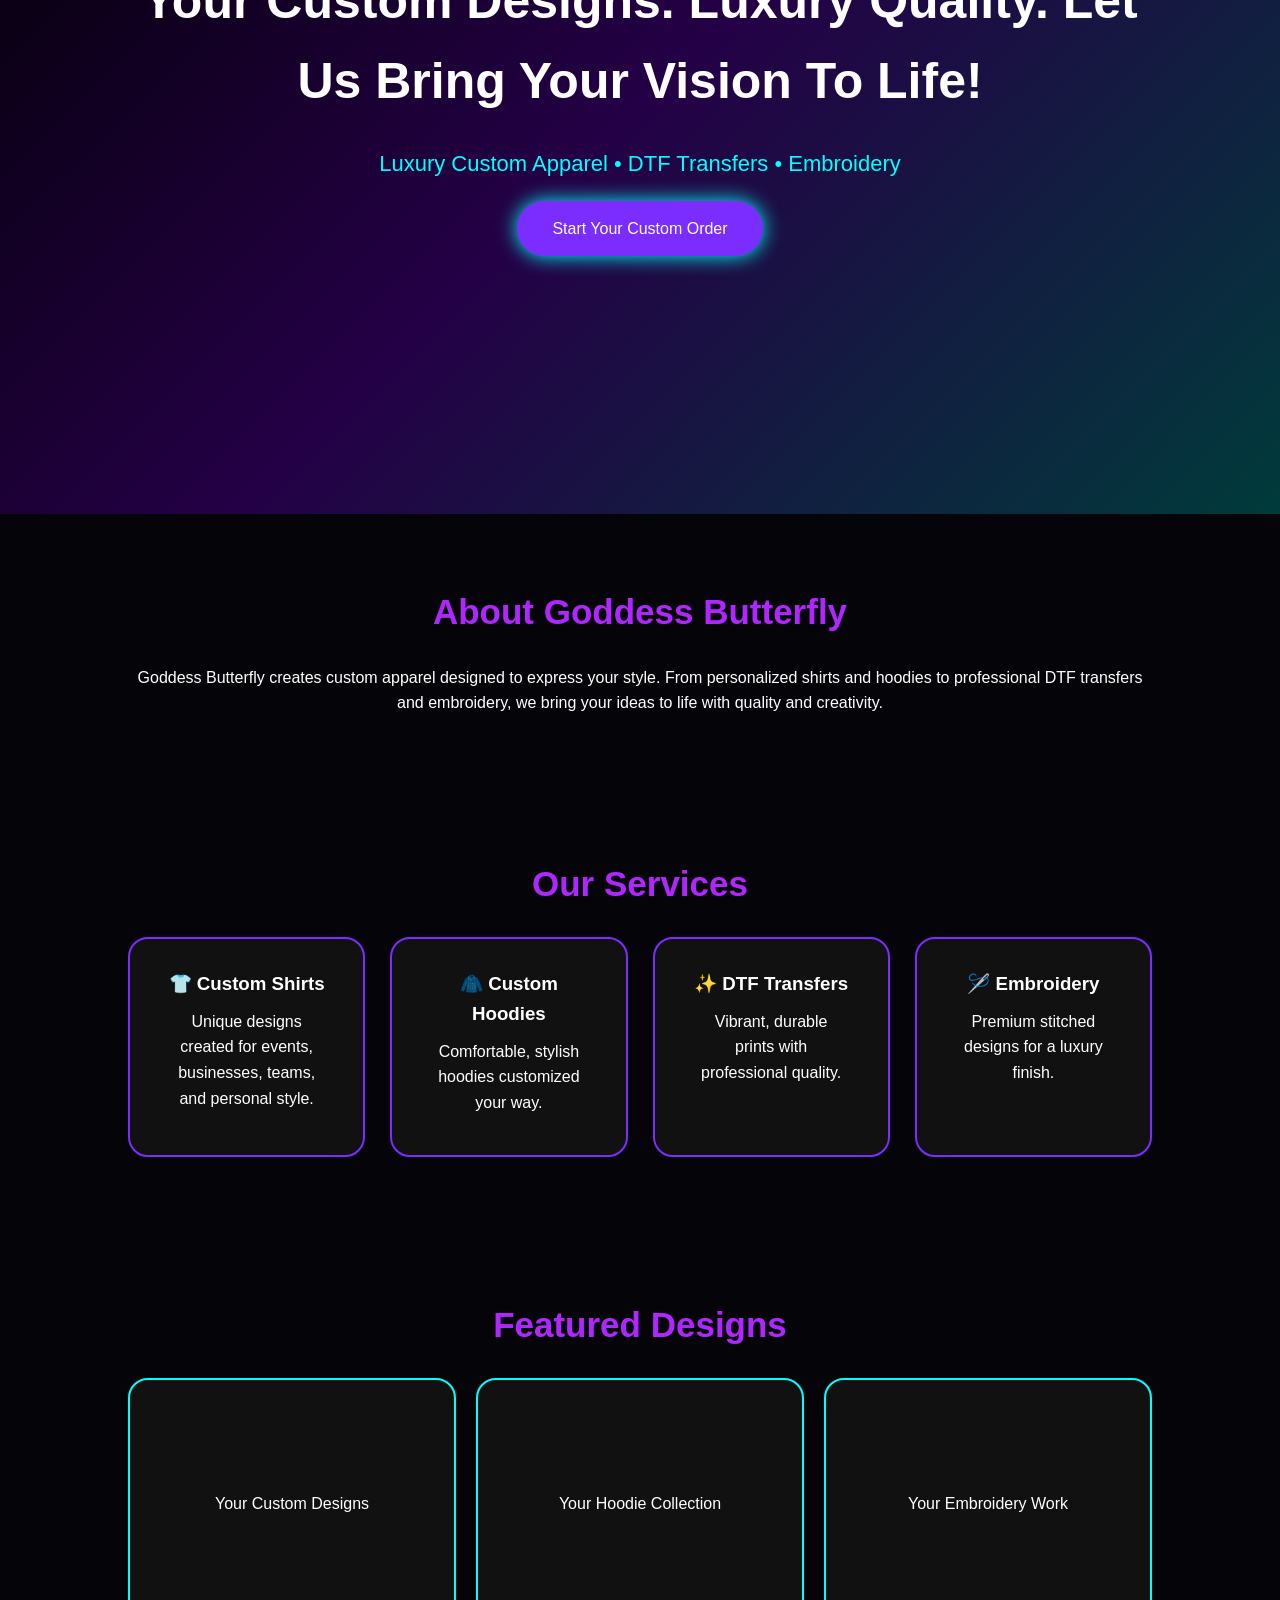
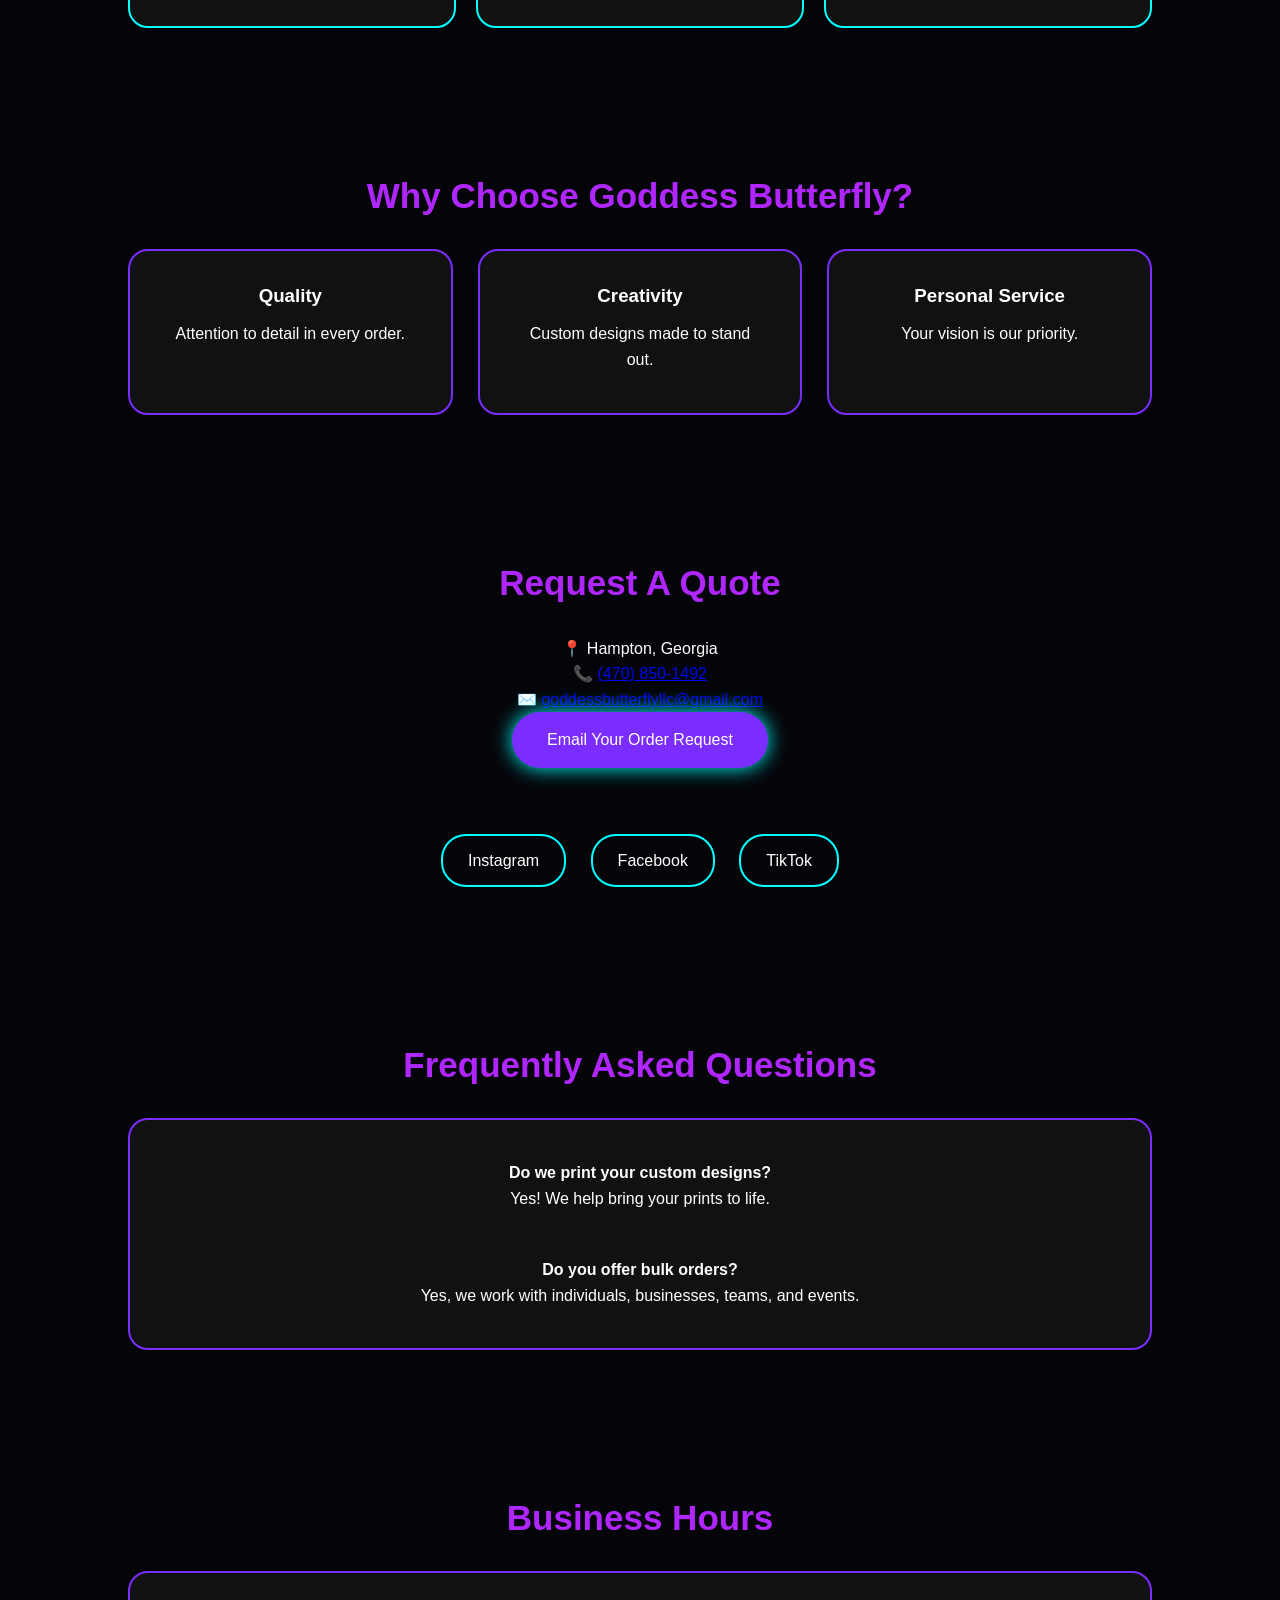
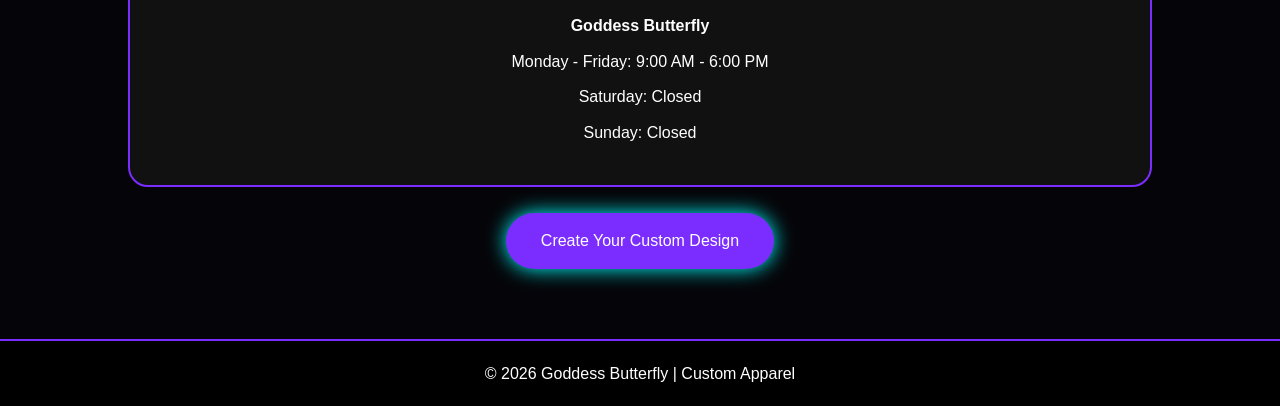
==== commit 44f0a59e: "Update brand logo to use an image Replaced logo text with an image link for the brand." ====
--- a/index.html
+++ b/index.html
@@ -41,15 +41,12 @@
 <nav>
 
 <div class="brand-logo">
-
-<span class="butterfly-icon">🦋</span>
-
-<h1 class="logo">
-Goddess Butterfly
-</h1>
-
-</div>
-
+    <a href="index.html">
+        <img src="Butterfly-Business-Logo.png"
+             alt="Goddess Butterfly Logo"
+             class="site-logo">
+    </a>
+</div>
 <button class="menu-toggle" id="menu-toggle">
 ☰
 </button>
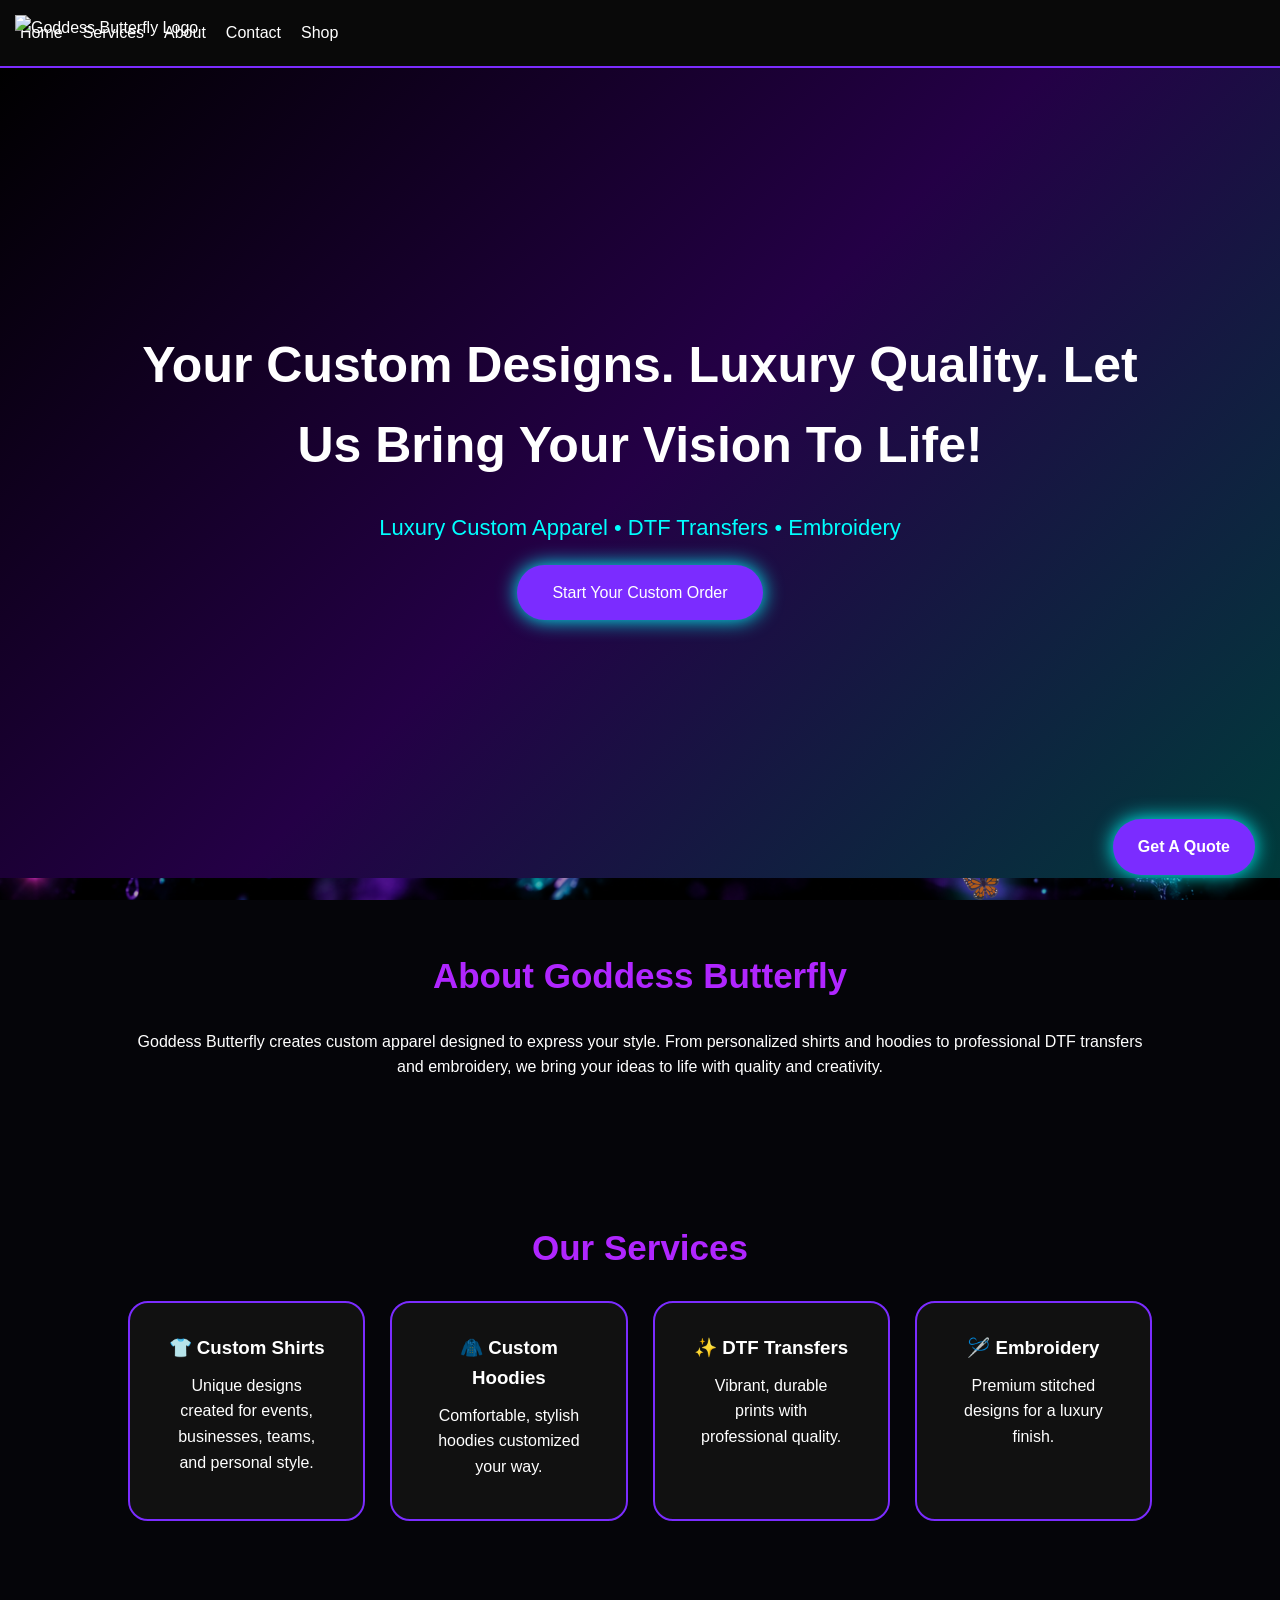
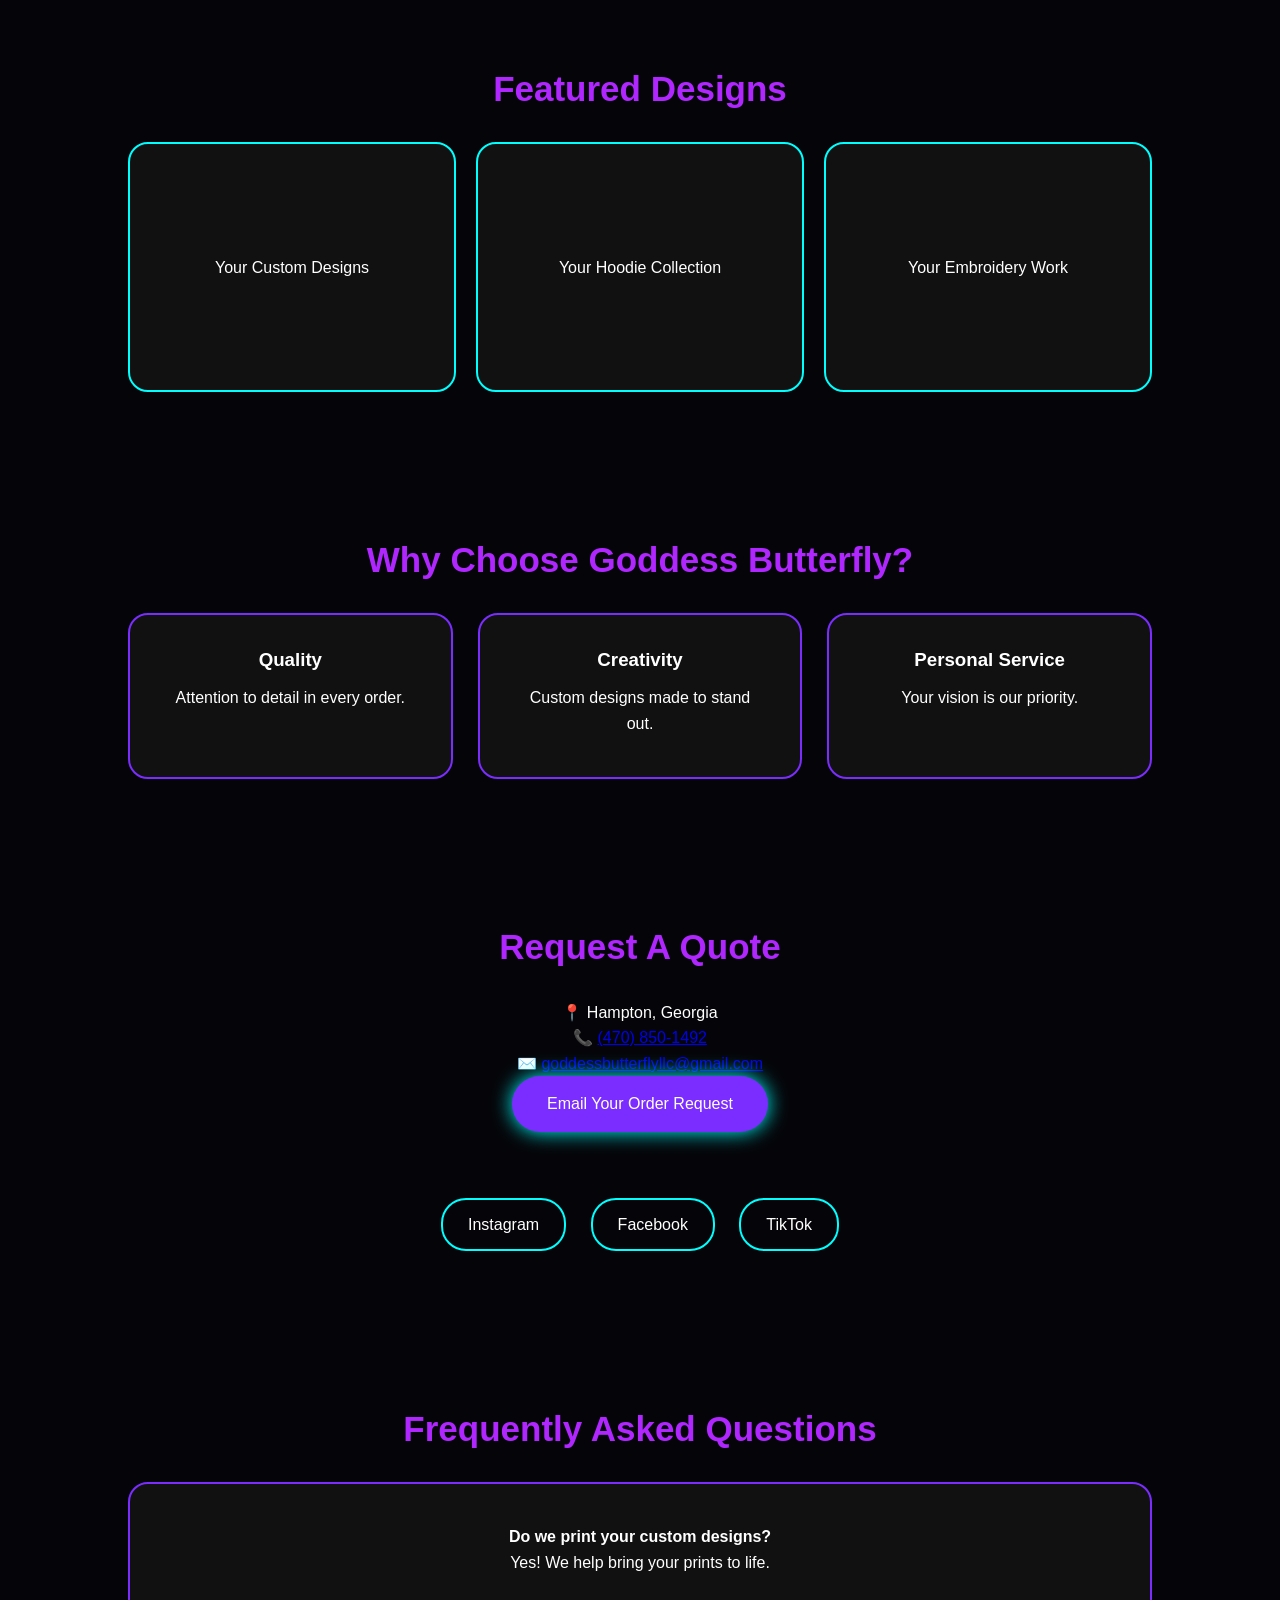
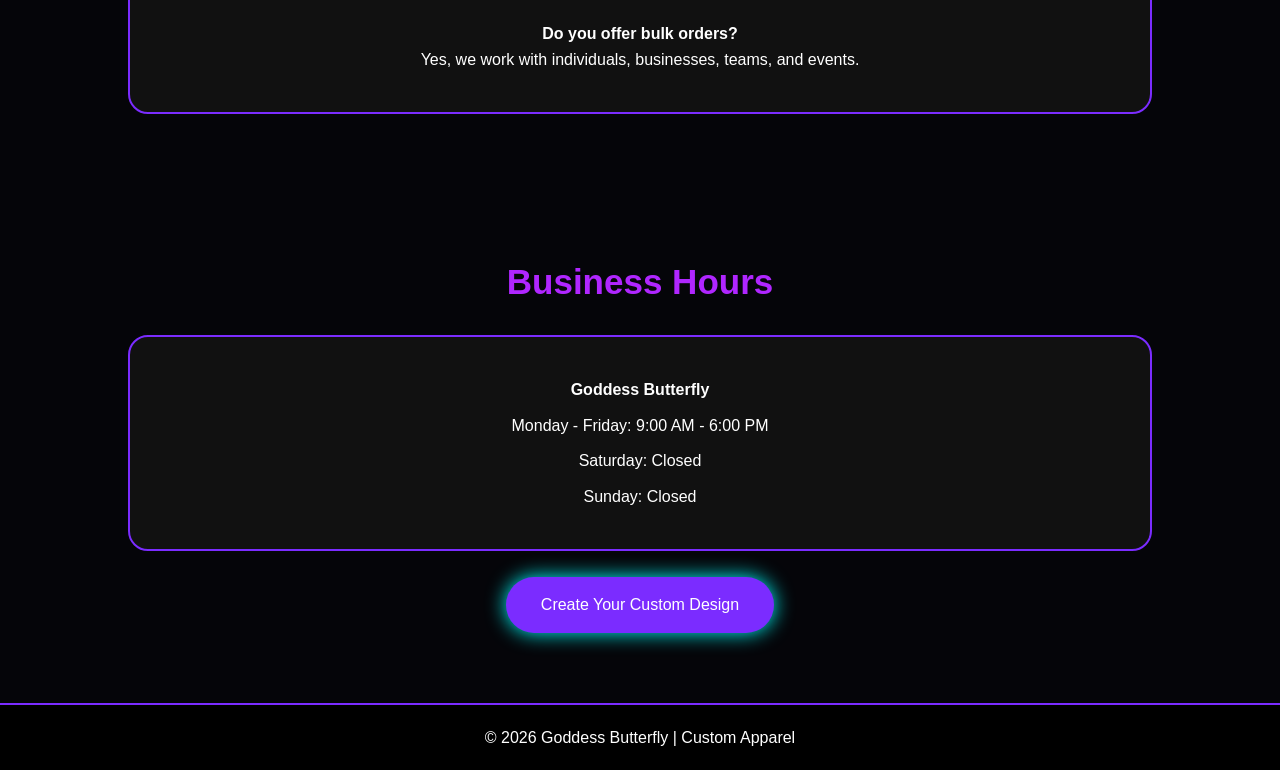
==== commit 9d1cdc91: "Update logo image and styles in index.html" ====
--- a/index.html
+++ b/index.html
@@ -40,11 +40,11 @@
 
 <nav>
 
-<div class="brand-logo">
+<div class="brand-logo" style="position:absolute; top:15px; left:15px; z-index:1000;">
     <a href="index.html">
-        <img src="Butterfly-Business-Logo.png"
+        <img src="goddess-butterfly-logo.png"
              alt="Goddess Butterfly Logo"
-             class="site-logo">
+             style="width:288px; height:288px; object-fit:contain;">
     </a>
 </div>
 <button class="menu-toggle" id="menu-toggle">
